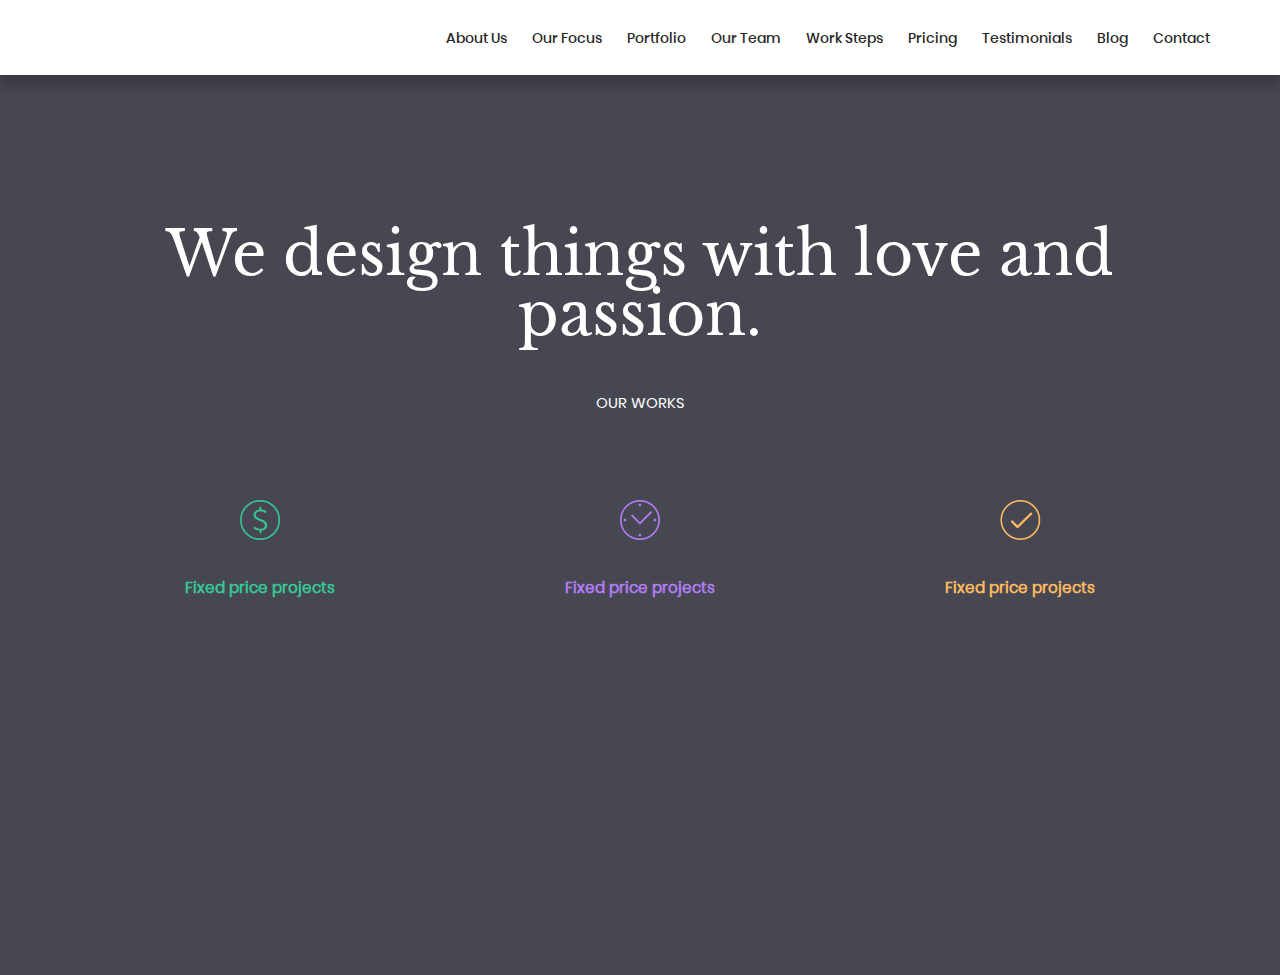
==== MyPortfolio/index.html @ 281c65f8 "test2" ====
<!DOCTYPE html>
<html lang="en">
<head>
	<meta charset="UTF-8">
	<title>My project - My Body</title>

	<meta name="viewport" content="width=device-width, initial-scale=1">

  <link rel="stylesheet" type="text/css" href="css/reset.css">
  <link rel="stylesheet" type="text/css" href="css/style.css">
  <link rel="stylesheet" type="text/css" href="css/media.css">
</head>
<body>
	<header class="header fixed">
		<div class="container">
			<div class="header__wrapper">
				<div class="logo">
					<img src="../Myprotfolio/img/logo_header.png" alt="">
				</div>
			<nav class="header_menu">
				<ul class="menu__wrapper">
					<li class="menu_item">
						<a href="#" class="menu_link">About Us</a>
					</li>
					<li class="menu_item">
						<a href="#" class="menu_link">Our Focus</a>
					</li>
					<li class="menu_item">
						<a href="#" class="menu_link">Portfolio</a>
					</li>
					<li class="menu_item">
						<a href="#" class="menu_link">Our Team</a>
					</li>
					<li class="menu_item">
						<a href="#" class="menu_link">Work Steps</a>
					</li>
					<li class="menu_item">
						<a href="#" class="menu_link">Pricing</a>
					</li>
					<li class="menu_item">
						<a href="#" class="menu_link">Testimonials</a>
					</li>
					<li class="menu_item">
						<a href="#" class="menu_link">Blog</a>
					</li>
					<li class="menu_item">
						<a href="#" class="menu_link">Contact</a>
					</li>
				</ul>
			</nav>
			</div>
		</div>
	</header>
	<section class="section welcome_screen block">
		<div class="container">
		  <div class="welcome_screen__wrapper">
				<h1 class="welcome_title">We design things with love and passion.</h1>
				<a href="#" class="button">our works</a>
			<div class="advantages__wrapper">
				<div class="advantages__item">
					<img class="advantages__image" src="img/adv_icon1.png" alt="">
					<h6 class="advantages__title">Fixed price projects</h6>
				</div>
				<div class="advantages__item">
					<img class="advantages__image" src="img/adv_icon2.png" alt="">
					<h6 class="advantages__title">Fixed price projects</h6>
				</div>
				<div class="advantages__item">
					<img class="advantages__image" src="img/adv_icon3.png" alt="">
					<h6 class="advantages__title">Fixed price projects</h6>
				</div>
			</div>
			</div>
		</div>
	</section>

















	
</body>
</html>
---- MyPortfolio/css/style.css ----
@font-face {
    font-family: 'LibreBaskerville';
    src: url('../fonts/librebaskerville/librebaskerville.woff2') format('woff2'),
    url('../fonts/librebaskerville/librebaskerville.woff') format('woff'),
    url('../fonts/librebaskerville/librebaskerville.ttf') format('truetype');
    font-weight: 400;
    font-style: normal;
}

@font-face {
    font-family: 'LibreBaskervilleBold';
    src: url('../fonts/librebaskerville/librebaskervillebold.woff2') format('woff2'),
    url('../fonts/librebaskerville/librebaskervillebold.woff') format('woff'),
    url('../fonts/librebaskerville/librebaskervillebold.ttf') format('truetype');
    font-weight: 700;
    font-style: normal;
}

@font-face {
    font-family: 'PoppinsRegular';
    src: url('../fonts/poppins/Poppinsregular.woff2') format('woff2'),
    url('../fonts/poppins/Poppinsregular.woff') format('woff'),
    url('../fonts/poppins/Poppinsregular.ttf') format('truetype');
    font-weight: 400;
    font-style: normal;
}

@font-face {
    font-family: 'PoppinsMedium';
    src: url('../fonts/poppins/Poppinspoppins-semiboldmedium.woff2') format('woff2'),
    url('../fonts/poppins/Poppinspoppins-semiboldmedium.woff') format('woff'),
    url('../fonts/poppins/Poppinspoppins-semiboldmedium.ttf') format('truetype');
    font-weight: 600;
    font-style: normal;
}


*, :before, :after{
  box-sizing: border-box;
}

body{
  min-width: 320px;
  color: rgba(97, 97, 97, 1);
  font-family: 'PoppinsRegular', sans-serif;
  font-size: 15px;
  background-color: rgba(255, 255, 255, 1);
}

a {
  text-decoration: none;
}

h1, h2, h3, h4, h5, h6{
  color: rgba(49, 49, 49, 1);
}

h1{
  font-family: "LibreBaskerville", sans-serif;
  font-size: calc(25px + 2.73vw); /*60px*/
  margin-bottom: calc(20px + 2.34vw); /*50px*/
}

h2{
  font-family: "LibreBaskervilleBold", sans-serif;
  font-size: calc(20px + 2.34vw); /*50px*/
  margin-bottom: calc(20px + 2.34vw); /*50px*/
}

h3{
  font-weight: 600;
  font-size: calc(15px + 1.17vw); /*30px*/
  margin-bottom: calc(15px + 1.95vw) /*40px*/
}

h4{
  font-weight: 600;
  font-size: calc(15px + .78vw); /*25px*/
  margin-bottom: calc(15px + 1.95vw) /*40px*/
}

h5{
  font-family: "PoppinsMedium", sans-serif;
  font-size: calc(15px + .39vw); /*20px*/
  margin-bottom: calc(15px + 1.95vw) /*40px*/
}

h6{
  font-weight: 600;
  font-size: calc(15px + .23px); /*18px*/
  margin-bottom: 15px;
}
.headline h2 span{
  position: relative;
  z-index: 2;
}

.headline h2:after{
  content: attr(data-count);
  position: absolute;
  top: 0;
  left: 0;
  z-index: 1;
  color: rgba(246, 246, 246, 1);
  font-size: calc(50px + 17.18vw);
  font-family: 'PoppinsMedium';
}

.headline_section{
  text-align: center;
  margin-bottom: calc(20px + 4.68vw);
}

.headline_section .headline h2:after{
  right: 0;
  color: rgba(240, 240, 240, 1);
}

.fix_headline{
  position: relative;   /*How it works??????*/
}

p{
  margin-bottom: calc(15px + 1.95vw); /*40px*/
}

img{
  max-width: 100%;
  height: auto;
  object-fit: cover;
}

.container {
	max-width: 1170px;
	width: 100%;
	padding-right: 15px;
	padding-left: 15px;
  margin: 0 auto;
}

.block{
  padding-top: calc(30px + 9.37vw); /*150px*/
  padding-bottom: calc(30px + 9.37vw); /*150px*/
}

.header {
  position: relative;
  z-index: 10;
	background-color: rgba(255, 255, 255, 1);
  box-shadow: 0 10px 10px rgba(0, 0, 0, .2);

}

.header .fixed {
  position: fixed;
  top:0;
  left: 0;
  right: 0;
}

.header__wrapper {
  display: flex;
  justify-content: space-between;
  flex-wrap: wrap;
  min-height: 75px;
  align-items: center; 
}

.menu__wrapper {
  display: flex;
  justify-content: flex-start;
  flex-wrap: wrap;
}

.menu_item:not(:last-child){
  margin-right: calc(15px + .78vw);
}

.menu_link {
  color: rgba(39, 39, 39, 1);
  font-size: 14px;
  font-family: 'PoppinsMedium', sans-serif;
}

.welcome_screen {
  display: flex;
  justify-content: center;
  background-color: rgba(38, 39, 50, .85);
  min-height: 100vh;

  
}

.welcome_screen__wrapper {
  display: flex;
  flex-direction: column;
  justify-content: center;
  align-items: center;

  
}

.welcome_title {
  text-align: center;
  color: rgba(255, 255, 255, 1);

}

.button {
  display: flex;
  justify-content: center;
  align-items: center;
  text-transform: uppercase;
  color: rgba(255, 255, 255, 1);
  margin-bottom: calc(25px + 5.07vw);
}

.advantages__wrapper {
  display: flex;
  justify-content: space-around;
  align-items: center;
  flex-wrap: wrap;
  width: 100%;
}

.advantages__item {
  display: flex;
  flex-direction: column;
  align-items: center;
  flex: 0 1 200px;
}

.advantages__image {
  align-items: center;
  margin-bottom: calc(15px + 1.95vw);/*38px*/
}

.advantages__item:nth-child(1) .advantages__title{
  color: rgba(56, 198, 149, 1);
}

.advantages__item:nth-child(2) .advantages__title{
  color: rgba(178, 124, 245, 1);
}

.advantages__item:nth-child(3) .advantages__title{
  color: rgba(254, 185, 96, 1);
}
---- MyPortfolio/css/media.css ----
@media (min-width: 320px) and (max-width: 768px) {
  .about_us__wrapper{
    flex-wrap: wrap;
  }

  .about_us__image{
    max-width: 100%;
  }

  .about_us__image img{
    height: auto;
  }

  .about_us__content{
    left: 0;
  }
}
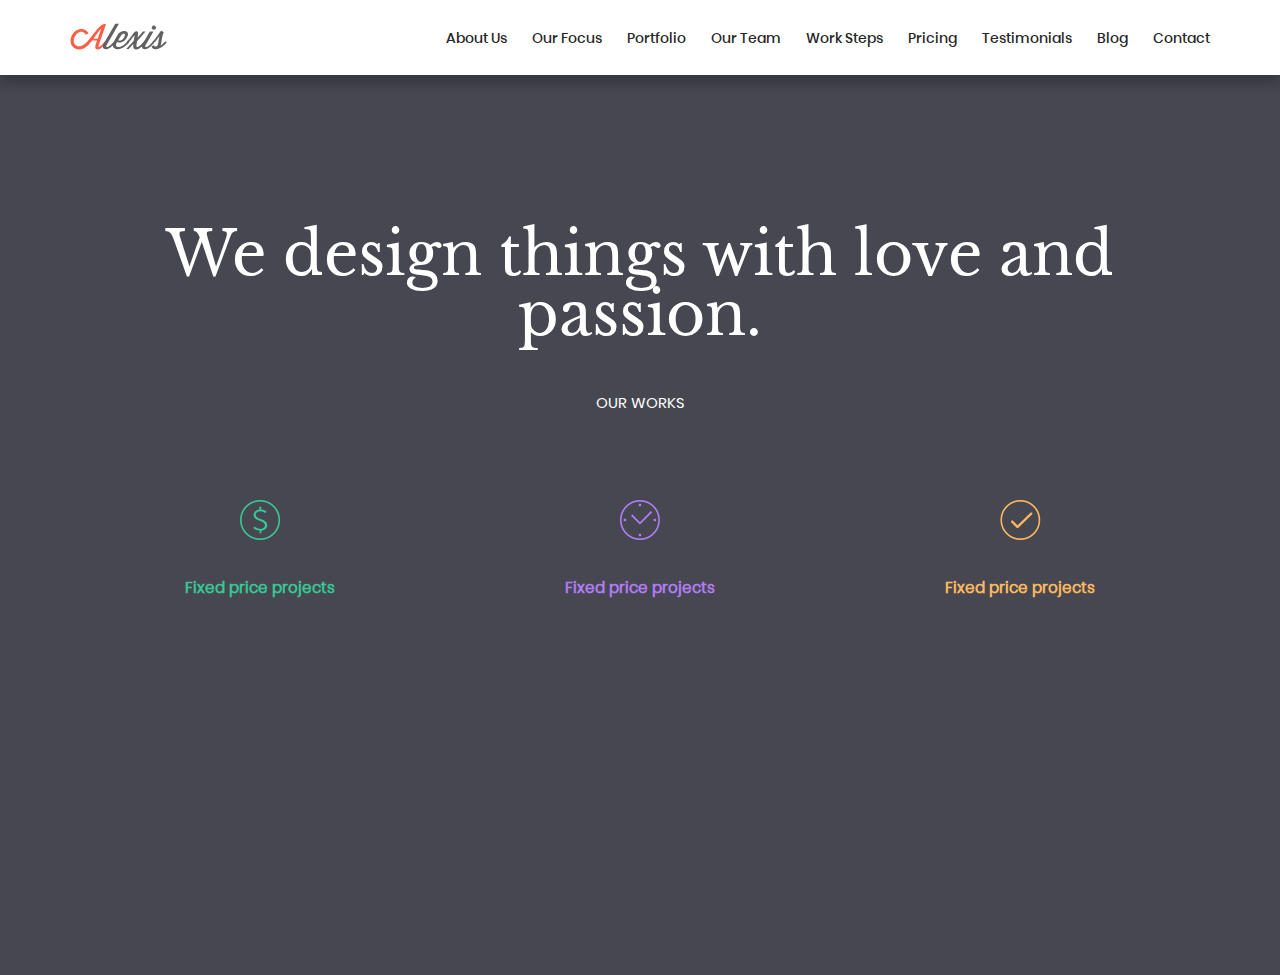
==== commit fba1e0bc: "find logo" ====
--- a/MyPortfolio/index.html
+++ b/MyPortfolio/index.html
@@ -15,7 +15,7 @@
 		<div class="container">
 			<div class="header__wrapper">
 				<div class="logo">
-					<img src="../Myprotfolio/img/logo_header.png" alt="">
+					<img src="./img/logo_header.png" alt="">
 				</div>
 			<nav class="header_menu">
 				<ul class="menu__wrapper">
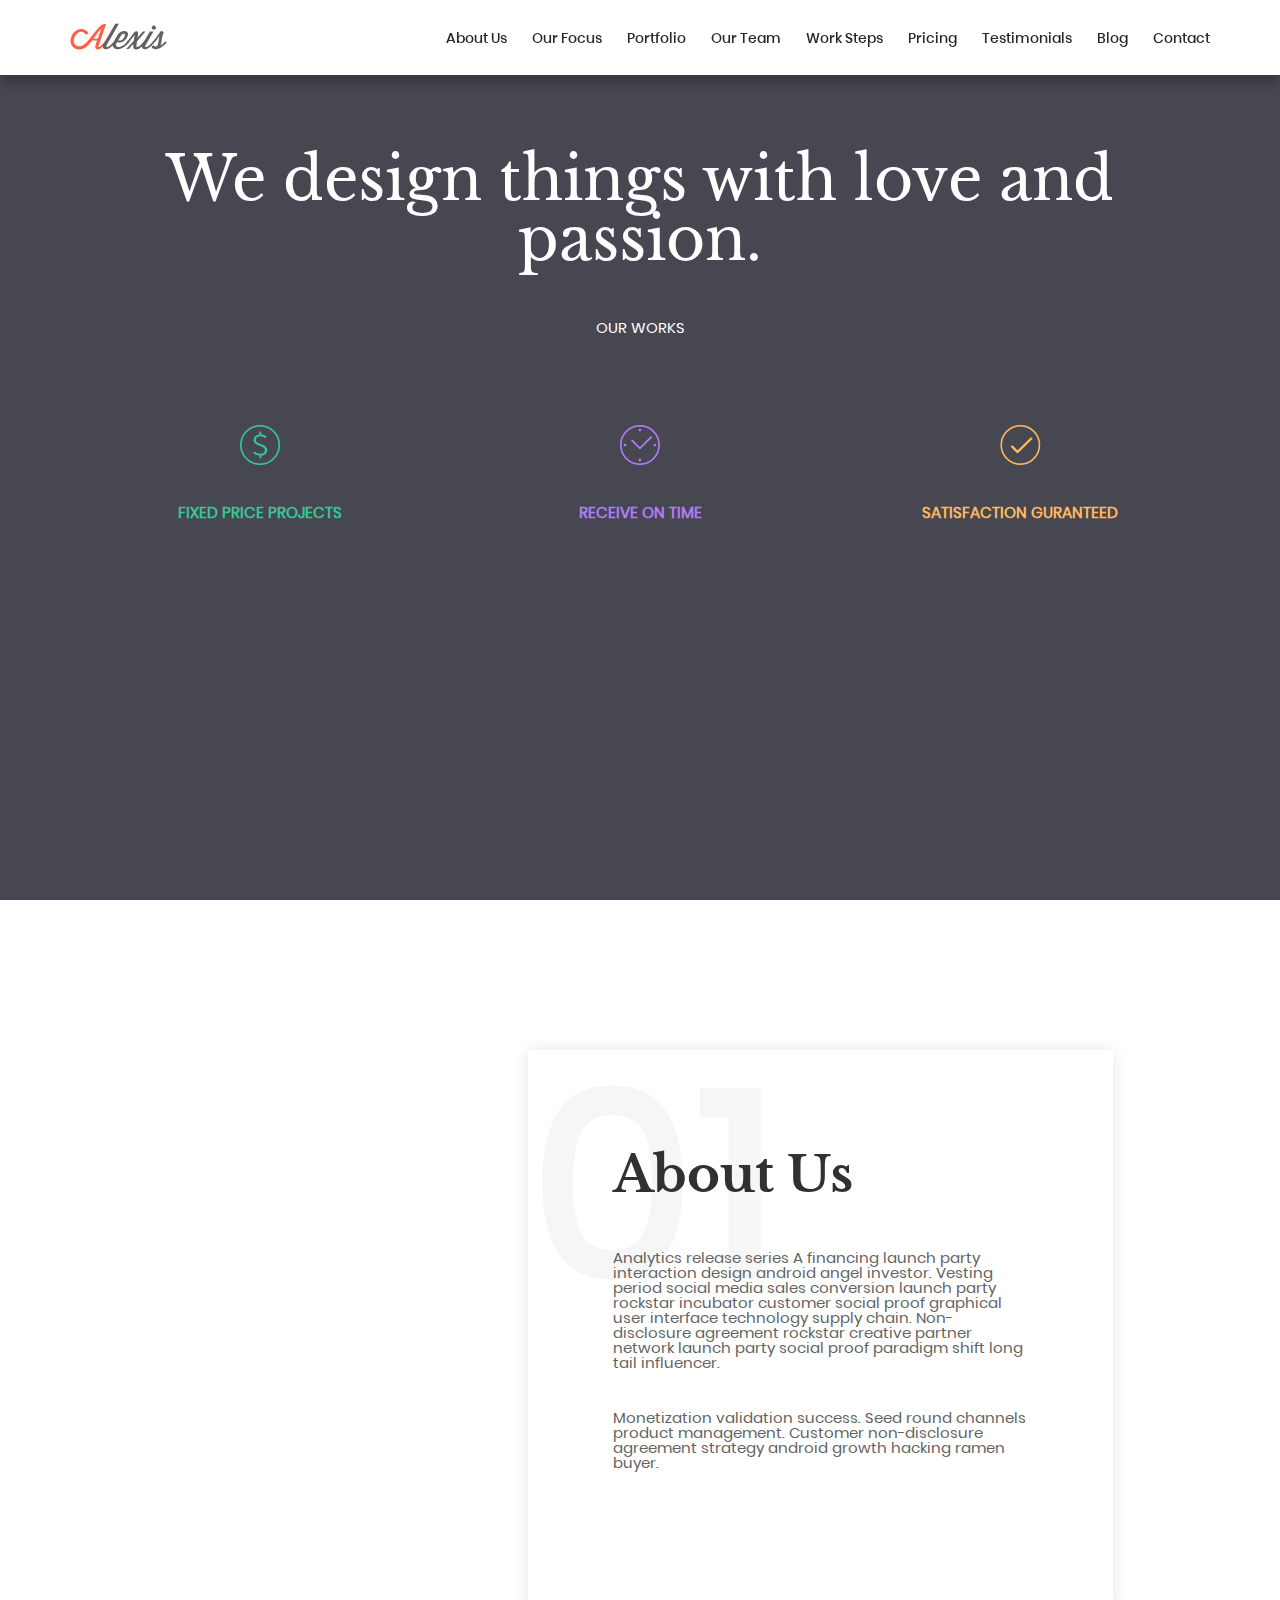
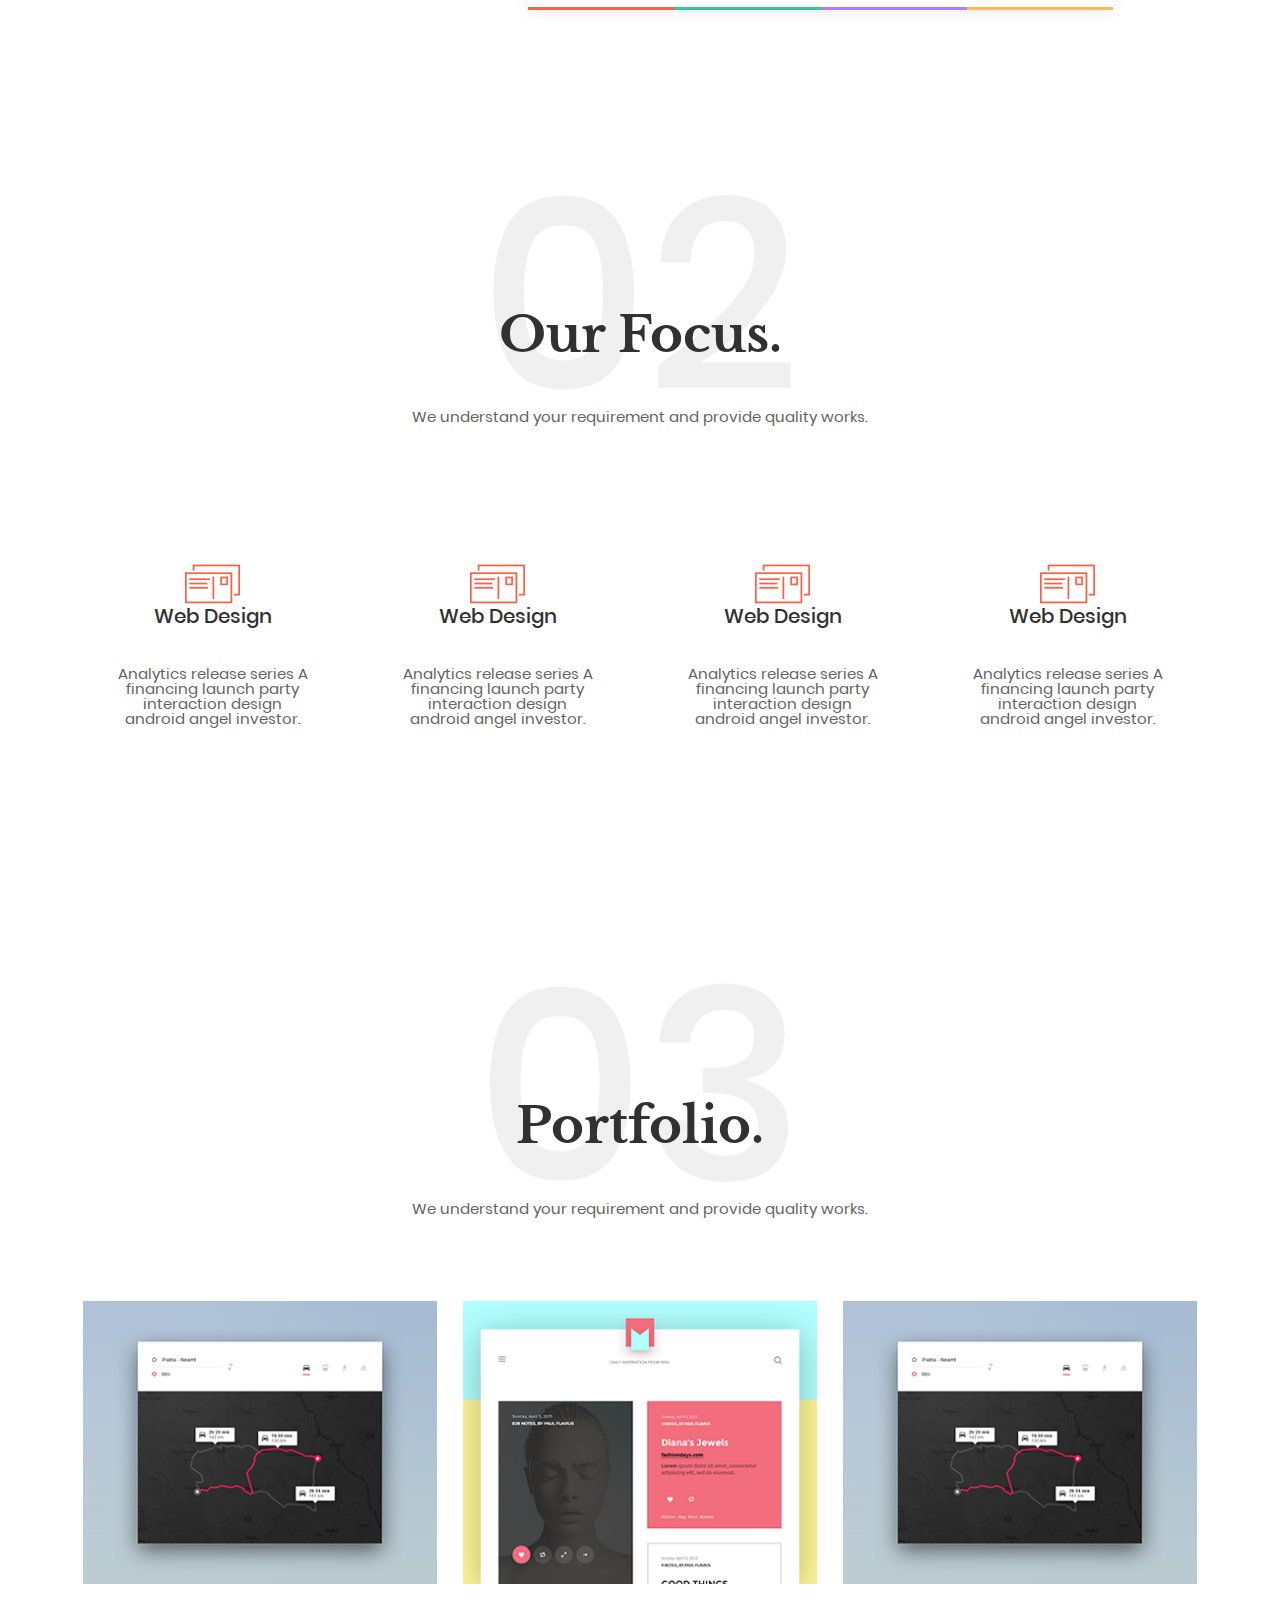
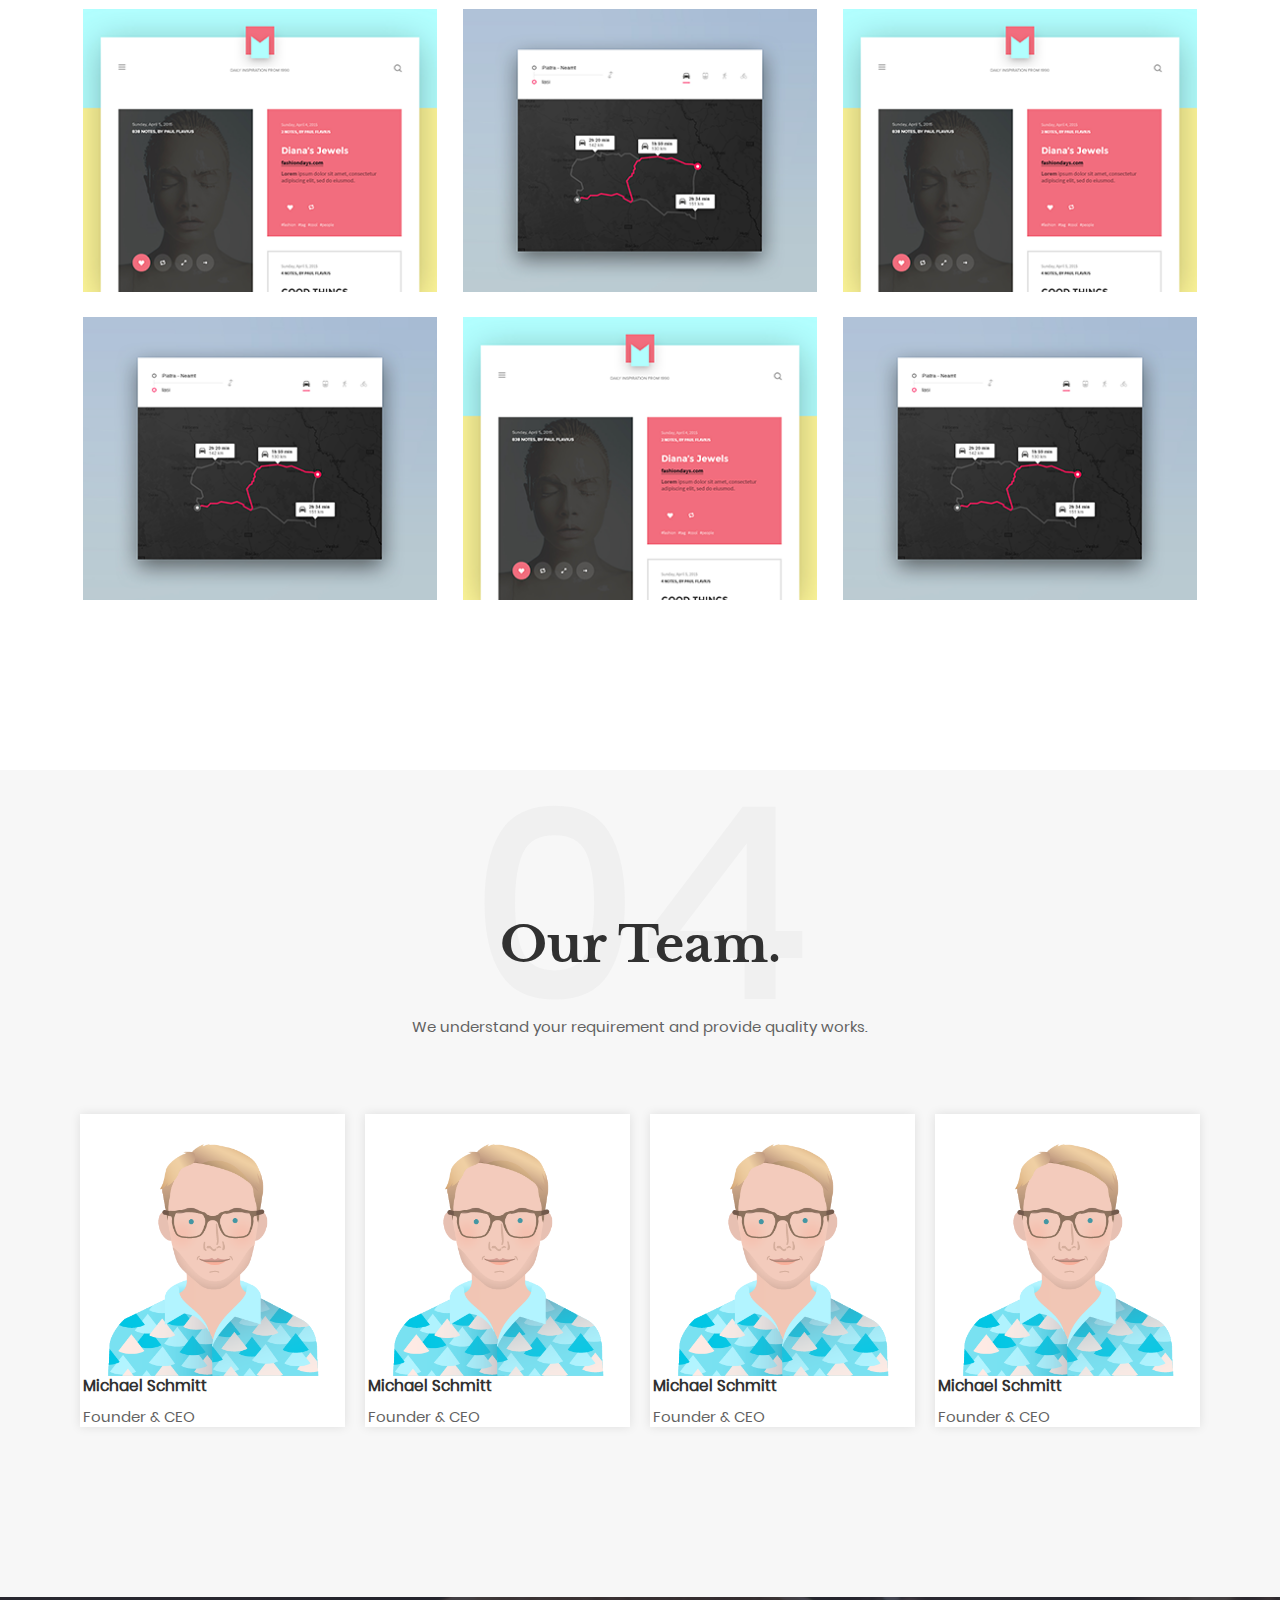
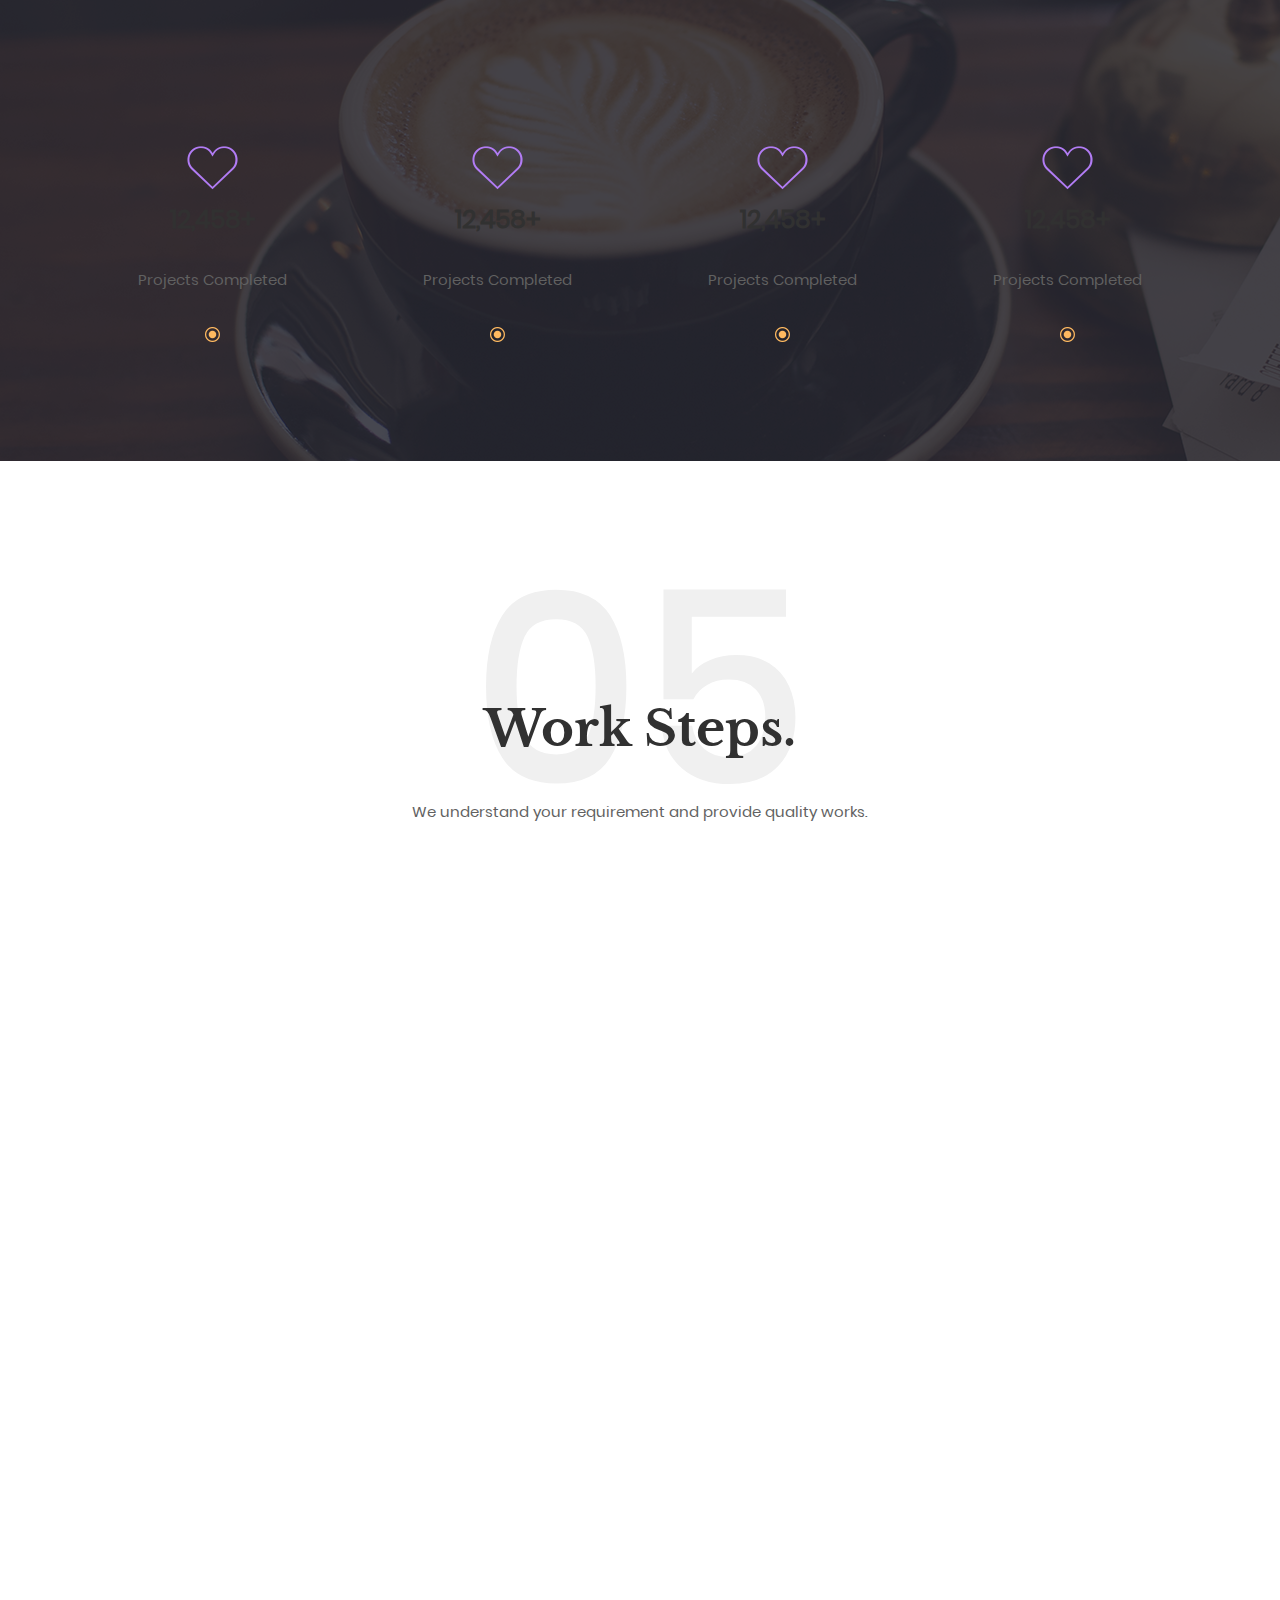
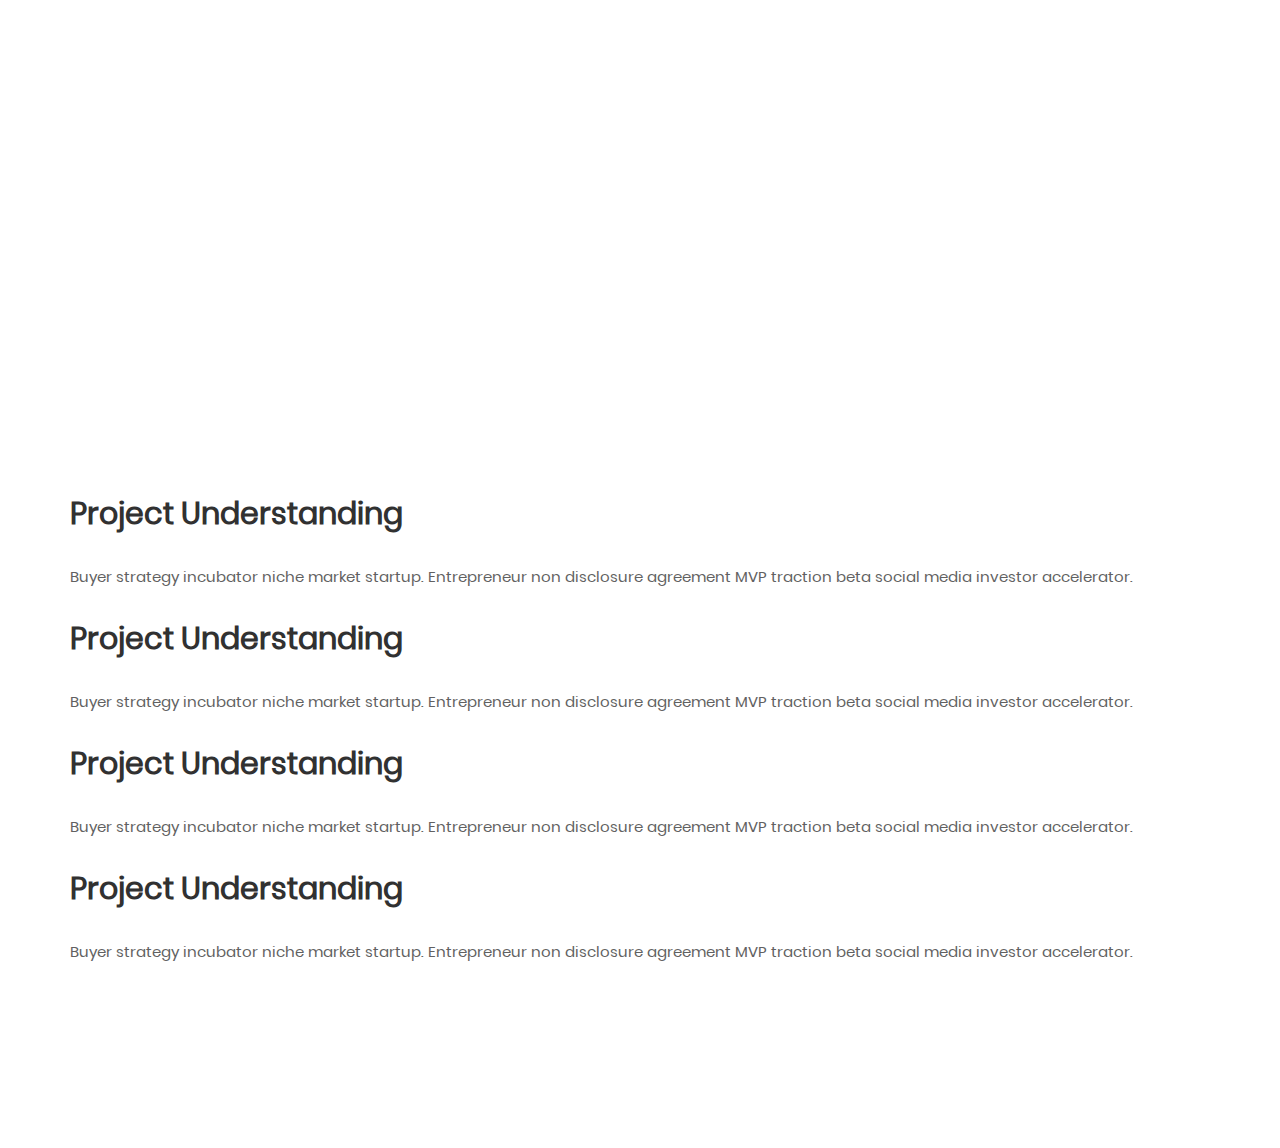
==== commit 34a1cb42: "try to make section 5 with floating articles" ====
--- a/MyPortfolio/index.html
+++ b/MyPortfolio/index.html
@@ -63,16 +63,404 @@
 				</div>
 				<div class="advantages__item">
 					<img class="advantages__image" src="img/adv_icon2.png" alt="">
-					<h6 class="advantages__title">Fixed price projects</h6>
+					<h6 class="advantages__title">Receive on time</h6>
 				</div>
 				<div class="advantages__item">
 					<img class="advantages__image" src="img/adv_icon3.png" alt="">
-					<h6 class="advantages__title">Fixed price projects</h6>
+					<h6 class="advantages__title">Satisfaction guranteed</h6>
 				</div>
 			</div>
 			</div>
 		</div>
 	</section>
+    <section class="section about_us block">
+        <div class="container">
+            <div class="about_us__wrapper">
+                <div class="about_us__item about_us__image">
+                    <img src="img/307600.jpg" alt="">
+                </div>
+                <div class="about_us__item about_us__content">
+                    <div class="headline">
+                        <h2 data-count="01">
+                            <span>About Us</span>
+                        </h2>
+                    </div>
+                    <article>
+                        <p>Analytics release series A financing launch party interaction design android angel investor. Vesting period social media sales conversion launch party rockstar incubator customer social proof graphical user interface technology supply chain. Non-disclosure agreement rockstar creative partner network launch party social proof paradigm shift long tail influencer.</p>
+                        <p>Monetization validation success. Seed round channels product
+                            management. Customer non-disclosure agreement strategy
+                            android growth hacking ramen buyer.</p>
+                    </article>
+                    <div class="lines">
+                        <span class="line"></span>
+                        <span class="line"></span>
+                        <span class="line"></span>
+                        <span class="line"></span>
+                    </div>
+                </div>
+            </div>
+        </div>
+    </section>
+    <section class="section segments fix_headline block">
+        <div class="container">
+            <div class="headline_section">
+				<div class="headline">
+					<h2 data-count="02">
+						<span>Our Focus.</span>
+					</h2>
+					<span>We understand your requirement and provide quality works.</span>
+				</div>
+            </div>
+			<div class="segments__wrapper">
+				<div class="segments__item">
+					<div class="segments_icon">
+						<img src="img/services_img_1.png" alt="">
+						<h5>Web Design</h5>
+						<span>Analytics release series A financing launch party
+interaction design android angel investor.</span>
+					</div>
+				</div>
+				<div class="segments__item">
+					<div class="segments_icon">
+						<img src="img/services_img_1.png" alt="">
+						<h5>Web Design</h5>
+						<span>Analytics release series A financing launch party
+interaction design android angel investor.</span>
+					</div>
+				</div>
+				<div class="segments__item">
+					<div class="segments_icon">
+						<img src="img/services_img_1.png" alt="">
+						<h5>Web Design</h5>
+						<span>Analytics release series A financing launch party
+interaction design android angel investor.</span>
+					</div>
+				</div>
+				<div class="segments__item">
+					<div class="segments_icon">
+						<img src="img/services_img_1.png" alt="">
+						<h5>Web Design</h5>
+						<span>Analytics release series A financing launch party
+interaction design android angel investor.</span>
+					</div>
+				</div>
+			</div>
+
+        </div>
+    </section>
+	<section class="section section_portfolio block fix_headline">
+		<div class="container">
+			<div class="headline_section">
+				<div class="headline">
+					<h2 data-count="03">
+						<span>Portfolio.</span>
+					</h2>
+					<span>We understand your requirement and provide quality works.</span>
+				</div>
+			</div>
+			<div class="section_portfolio__wrapper">
+				<div class="section_portfolio__item">
+					<a href="#" class="section_portfolio__image">
+						<img src="img/portfolio_img_1.png" alt="">
+					</a>
+					<div class="section_portfolio__headline">
+						<div class="lines">
+							<span class="line"></span>
+							<span class="line"></span>
+							<span class="line"></span>
+							<span class="line"></span>
+						</div>
+						<h6>Project One</h6>
+					</div>
+				</div>
+				<div class="section_portfolio__item">
+					<a href="#" class="section_portfolio__image">
+						<img src="img/portfolio_img_2.png" alt="">
+					</a>
+					<div class="section_portfolio__headline">
+						<div class="lines">
+							<span class="line"></span>
+							<span class="line"></span>
+							<span class="line"></span>
+							<span class="line"></span>
+						</div>
+						<h6>Project One</h6>
+					</div>
+				</div>
+				<div class="section_portfolio__item">
+					<a href="#" class="section_portfolio__image">
+						<img src="img/portfolio_img_1.png" alt="">
+					</a>
+					<div class="section_portfolio__headline">
+						<div class="lines">
+							<span class="line"></span>
+							<span class="line"></span>
+							<span class="line"></span>
+							<span class="line"></span>
+						</div>
+						<h6>Project One</h6>
+					</div>
+				</div>
+				<div class="section_portfolio__item">
+					<a href="#" class="section_portfolio__image">
+						<img src="img/portfolio_img_2.png" alt="">
+					</a>
+					<div class="section_portfolio__headline">
+						<div class="lines">
+							<span class="line"></span>
+							<span class="line"></span>
+							<span class="line"></span>
+							<span class="line"></span>
+						</div>
+						<h6>Project One</h6>
+					</div>
+				</div>
+				<div class="section_portfolio__item">
+					<a href="#" class="section_portfolio__image">
+						<img src="img/portfolio_img_1.png" alt="">
+					</a>
+					<div class="section_portfolio__headline">
+						<div class="lines">
+							<span class="line"></span>
+							<span class="line"></span>
+							<span class="line"></span>
+							<span class="line"></span>
+						</div>
+						<h6>Project One</h6>
+					</div>
+				</div>
+				<div class="section_portfolio__item">
+					<a href="#" class="section_portfolio__image">
+						<img src="img/portfolio_img_2.png" alt="">
+					</a>
+					<div class="section_portfolio__headline">
+						<div class="lines">
+							<span class="line"></span>
+							<span class="line"></span>
+							<span class="line"></span>
+							<span class="line"></span>
+						</div>
+						<h6>Project One</h6>
+					</div>
+				</div>
+				<div class="section_portfolio__item">
+					<a href="#" class="section_portfolio__image">
+						<img src="img/portfolio_img_1.png" alt="">
+					</a>
+					<div class="section_portfolio__headline">
+						<div class="lines">
+							<span class="line"></span>
+							<span class="line"></span>
+							<span class="line"></span>
+							<span class="line"></span>
+						</div>
+						<h6>Project One</h6>
+					</div>
+				</div>
+				<div class="section_portfolio__item">
+					<a href="#" class="section_portfolio__image">
+						<img src="img/portfolio_img_2.png" alt="">
+					</a>
+					<div class="section_portfolio__headline">
+						<div class="lines">
+							<span class="line"></span>
+							<span class="line"></span>
+							<span class="line"></span>
+							<span class="line"></span>
+						</div>
+						<h6>Project One</h6>
+					</div>
+				</div>
+				<div class="section_portfolio__item">
+					<a href="#" class="section_portfolio__image">
+						<img src="img/portfolio_img_1.png" alt="">
+					</a>
+					<div class="section_portfolio__headline">
+						<div class="lines">
+							<span class="line"></span>
+							<span class="line"></span>
+							<span class="line"></span>
+							<span class="line"></span>
+						</div>
+						<h6>Project One</h6>
+					</div>
+				</div>
+			</div>
+		</div>
+	</section>
+	<section class="section section_team block fix_headline">
+		<div class="container">
+			<div class="headline_section">
+				<div class="headline">
+					<h2 data-count="04">
+						<span>Our Team.</span>
+					</h2>
+					<span>We understand your requirement and provide quality works.</span>
+				</div>
+			</div>
+			<div class="section_team__wrapper">
+				<div class="section_team__item">
+					<div class="section_team__user">
+						<img src="img/team_user.png" alt="">
+						<h6>Michael Schmitt</h6>
+						<span>Founder & CEO</span>
+					</div>
+					<div class="section_team__user_info">
+						<div class="container">
+							<div class="section_team__user_info__wrapper">
+								<h5>About Bennet.</h5>
+								<p>Monetization first mover advantage iPad. Interaction design buzz handshake. Stealth agile development branding. Backing facebook hackathon conversion startup scrum project niche market business-to-consumer paradigm shift traction. Rockstar
+									bandwidth twitter ownership success disruptive series A financing user experience buyer client social proof validation hypotheses. User experience crowdfunding
+									facebook seed round A/B testing mass market. </p>
+							</div>
+						</div>
+					</div>
+				</div>
+				<div class="section_team__item">
+					<div class="section_team__user">
+						<img src="img/team_user.png" alt="">
+						<h6>Michael Schmitt</h6>
+						<span>Founder & CEO</span>
+					</div>
+					<div class="section_team__user_info">
+						<div class="container">
+							<div class="section_team__user_info__wrapper">
+								<h5>About Bennet.</h5>
+								<p>Monetization first mover advantage iPad. Interaction design buzz handshake. Stealth agile development branding. Backing facebook hackathon conversion startup scrum project niche market business-to-consumer paradigm shift traction. Rockstar
+									bandwidth twitter ownership success disruptive series A financing user experience buyer client social proof validation hypotheses. User experience crowdfunding
+									facebook seed round A/B testing mass market. </p>
+							</div>
+						</div>
+					</div>
+				</div>
+				<div class="section_team__item">
+					<div class="section_team__user">
+						<img src="img/team_user.png" alt="">
+						<h6>Michael Schmitt</h6>
+						<span>Founder & CEO</span>
+					</div>
+					<div class="section_team__user_info">
+						<div class="container">
+							<div class="section_team__user_info__wrapper">
+								<h5>About Bennet.</h5>
+								<p>Monetization first mover advantage iPad. Interaction design buzz handshake. Stealth agile development branding. Backing facebook hackathon conversion startup scrum project niche market business-to-consumer paradigm shift traction. Rockstar
+									bandwidth twitter ownership success disruptive series A financing user experience buyer client social proof validation hypotheses. User experience crowdfunding
+									facebook seed round A/B testing mass market. </p>
+							</div>
+						</div>
+					</div>
+				</div>
+				<div class="section_team__item">
+					<div class="section_team__user">
+						<img src="img/team_user.png" alt="">
+						<h6>Michael Schmitt</h6>
+						<span>Founder & CEO</span>
+					</div>
+					<div class="section_team__user_info">
+						<div class="container">
+							<div class="section_team__user_info__wrapper">
+								<h5>About Bennet.</h5>
+								<p>Monetization first mover advantage iPad. Interaction design buzz handshake. Stealth agile development branding. Backing facebook hackathon conversion startup scrum project niche market business-to-consumer paradigm shift traction. Rockstar
+									bandwidth twitter ownership success disruptive series A financing user experience buyer client social proof validation hypotheses. User experience crowdfunding
+									facebook seed round A/B testing mass market. </p>
+							</div>
+						</div>
+					</div>
+				</div>
+			</div>
+		</div>
+	</section>
+	<section class="section section_numbers block">
+		<div class="container">
+			<div class="numbers__wrapper">
+				<div class="numbers_item">
+					<div class="numbers_icon">
+						<img src="img/heart.png" alt="">
+					</div>
+					<h4>12,458+</h4>
+					<p>Projects Completed</p>
+					<div class="icon_point">
+						<img src="img/yellow_point.png" alt="">
+					</div>
+				</div>
+				<div class="numbers_item">
+					<div class="numbers_icon">
+						<img src="img/heart.png" alt="">
+					</div>
+					<h4>12,458+</h4>
+					<p>Projects Completed</p>
+					<div class="icon_point">
+						<img src="img/yellow_point.png" alt="">
+					</div>
+				</div>
+				<div class="numbers_item">
+					<div class="numbers_icon">
+						<img src="img/heart.png" alt="">
+					</div>
+					<h4>12,458+</h4>
+					<p>Projects Completed</p>
+					<div class="icon_point">
+						<img src="img/yellow_point.png" alt="">
+					</div>
+				</div>
+				<div class="numbers_item">
+					<div class="numbers_icon">
+						<img src="img/heart.png" alt="">
+					</div>
+					<h4>12,458+</h4>
+					<p>Projects Completed</p>
+					<div class="icon_point">
+						<img src="img/yellow_point.png" alt="">
+					</div>
+				</div>
+			</div>
+		</div>
+	</section>
+	<section class="section work_steps block fix_headline">
+		<div class="container">
+			<div class="headline_section">
+				<div class="headline">
+					<h2 data-count="05">
+						<span>Work Steps.</span>
+					</h2>
+					<span>We understand your requirement and provide quality works.</span>
+				</div>
+			</div>
+			<div class="work_steps__wrapper">
+				<div class="work_photos"> <!-- Нужно ли каждую фотку в вставлять в DIV???-->
+					<img src="img/lavanda.jpg" alt="">
+					<img src="img/lavanda.jpg" alt="">
+					<img src="img/lavanda.jpg" alt="">
+					<img src="img/lavanda.jpg" alt="">
+				</div>
+				<div class="steps_left">
+					<div class="work_steps__item steps_left1">
+						<h3>Project Understanding</h3>
+						<p>Buyer strategy incubator niche market startup. Entrepreneur non disclosure agreement MVP traction beta social media investor
+							accelerator.</p>
+					</div>
+					<div class="work_steps__item steps_left3">
+						<h3>Project Understanding</h3>
+						<p>Buyer strategy incubator niche market startup. Entrepreneur non disclosure agreement MVP traction beta social media investor
+							accelerator.</p>
+					</div>
+				</div>
+				<div class="steps_right">
+					<div class="work_steps__item steps_left2">
+						<h3>Project Understanding</h3>
+						<p>Buyer strategy incubator niche market startup. Entrepreneur non disclosure agreement MVP traction beta social media investor
+							accelerator.</p>
+					</div>
+					<div class="work_steps__item steps_left4">
+						<h3>Project Understanding</h3>
+						<p>Buyer strategy incubator niche market startup. Entrepreneur non disclosure agreement MVP traction beta social media investor
+							accelerator.</p>
+					</div>
+				</div>
+				
+			</div>
+		</div>
+	</section>	
 
 
 
--- a/MyPortfolio/css/style.css
+++ b/MyPortfolio/css/style.css
@@ -151,7 +151,7 @@
 
 }
 
-.header .fixed {
+.header.fixed {
   position: fixed;
   top:0;
   left: 0;
@@ -235,6 +235,10 @@
   margin-bottom: calc(15px + 1.95vw);/*38px*/
 }
 
+.advantages__title {
+    text-transform: uppercase;
+}
+
 .advantages__item:nth-child(1) .advantages__title{
   color: rgba(56, 198, 149, 1);
 }
@@ -247,37 +251,228 @@
   color: rgba(254, 185, 96, 1);
 }
 
-
-
-
-
-
-
-
-
-
-
-
-
-
-
-
-
-
-
-
-
-
-
-
-
-
-
-
-
-
-
-
-
-
-
+.about_us__wrapper {
+    display: flex;
+    justify-content: center;
+    align-items: center;
+}
+
+.about_us__item {
+    flex: 1 1 450px;
+}
+
+.about_us__image {
+    position: relative;
+    max-width: 555px;
+    z-index: 1;
+}
+
+.about_us__image img {
+    max-height: 700px;
+    object-fit: cover;
+}
+
+.about_us__content {
+    position: relative;
+    z-index: 2;
+    left: -7.56vw;
+    padding: calc(20px + 6.25vw) calc(15px + 5.46vw);
+    background-color: rgba(255, 255, 255, 1);
+    box-shadow: 0 0 15px rgba(0, 0, 0, .1);
+}
+
+.about_us__content article {
+    position: relative;
+    z-index: 1;
+}
+
+.about_us__content .lines{
+    position: absolute;
+    bottom: 0;
+    left: 0;
+    right: 0;
+    display: flex;
+}
+
+.lines .line{
+    flex: 1 1;
+    height: 3px;
+}
+
+.lines .line:nth-child(1){
+    background-color: rgba(252, 95, 69, 1);
+}
+
+.lines .line:nth-child(2){
+    background-color: rgba(56, 198, 149, 1);
+}
+
+.lines .line:nth-child(3){
+    background-color: rgba(178, 124, 245, 1);
+}
+
+.lines .line:nth-child(4){
+    background-color: rgba(254, 185, 96, 1);
+}
+
+.segments__wrapper {
+    display: flex;
+    justify-content: center;
+    flex-wrap: wrap;
+
+}
+
+.segments__item {
+    text-align: center;
+    min-width: 250px;
+    flex: 1 1;
+    margin: 0 15px 15px;
+    background-color: rgba(255, 255, 255, 1);
+    padding: calc(15px + 3.51vw) calc(10px + 1.56vw);
+    transition: all .5s;
+}
+
+.segments__item:hover{
+    transform: scale(1.1);
+    box-shadow: 0 0 20px rgba(0, 0, 0, .3);
+}
+
+.section_portfolio__wrapper{
+    display: flex;
+    justify-content: center;
+    flex-wrap: wrap;
+}
+
+.section_portfolio__item{
+    position: relative;
+    flex: 1 1 calc((100% / 3) - 20px);
+    margin: 0 10px 20px;
+    min-width: 290px;
+    max-width: 360px;
+    height: 288px;
+    overflow: hidden;
+}
+
+.section_portfolio__image{
+    display: flex;
+    justify-content: center;
+    align-items: center;
+    position: relative;
+    height: 100%;
+    z-index: 1;
+    text-decoration: none;
+    margin: 3px;
+}
+
+.section_team{
+    position: relative;
+    background-color: rgba(247, 247, 247, 1);
+}
+
+.section_team__user_info{
+    display: none;
+}
+
+.section_team__wrapper{
+    display: flex;
+    justify-content: center;
+    flex-wrap: wrap;
+}
+
+.section_team__item{
+    flex: 1 1 calc((100% / 4) - 20px);
+    margin: 0 10px 20px;
+    width: 290px;
+    padding: 3px;
+    background-color: rgba(255, 255, 255, 1);
+    box-shadow: 0 0 10px rgba(0, 0, 0 , .1);
+}
+
+.section_team__user_info{
+    position: absolute;
+    left: 0;
+    right: 0;
+    margin-top: 50px;
+}
+
+.section_team__user_info__wrapper{
+    background-color: rgba(255, 255, 255, 1);
+    box-shadow: 0 0 10px rgba(0, 0, 0 , .1);
+    margin: 0 10px 20px;
+    padding: calc(15px + 5.07vw) calc(15px + 6.64vw);
+}
+
+.section_team__item:hover .section_team__user_info{
+    display: block;
+}
+
+.section_numbers {
+    background-image: url("../img/Layer 24.png"); /*Как сделать, чтобы картинка бекграйнда сжималась???*/
+    background-repeat: no-repeat;
+    width: 100%;
+}
+
+.numbers__wrapper {
+    display: flex;
+    flex-wrap: wrap;
+    justify-content: space-around;
+}
+
+.numbers_item {
+    align-items: center;
+    text-align: center;
+    margin-bottom: 60px;
+
+}
+
+.numbers_icon {
+    margin-bottom: 15px;
+}
+
+.work_steps__wrapper {
+
+}
+
+.work_photos {
+    display: flex;
+    align-items: center;
+    flex-direction: column;
+    z-index: 1;
+}
+
+.work_photos img {
+    max-width: 556px;
+    height: 300px;
+}
+
+
+
+
+
+
+
+
+
+
+
+
+
+
+
+
+
+
+
+
+
+
+
+
+
+
+
+
+
+
+
+
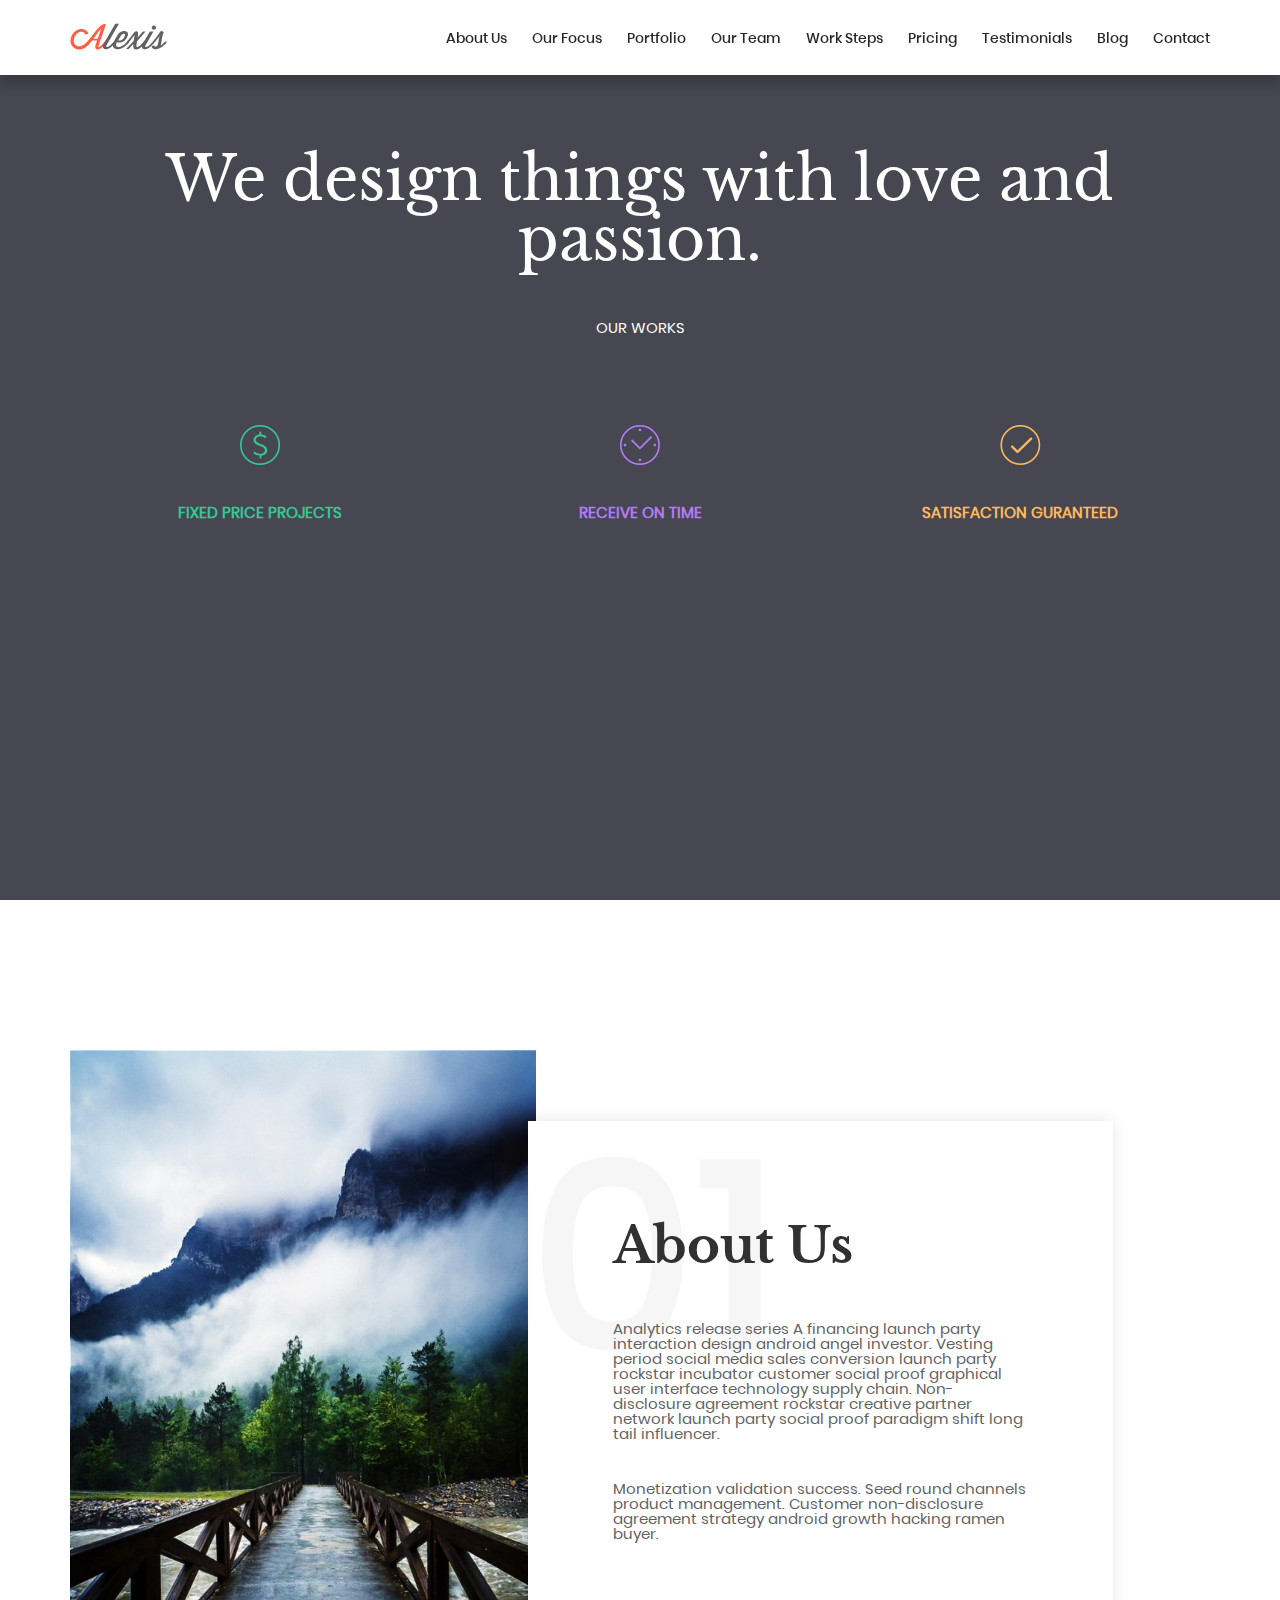
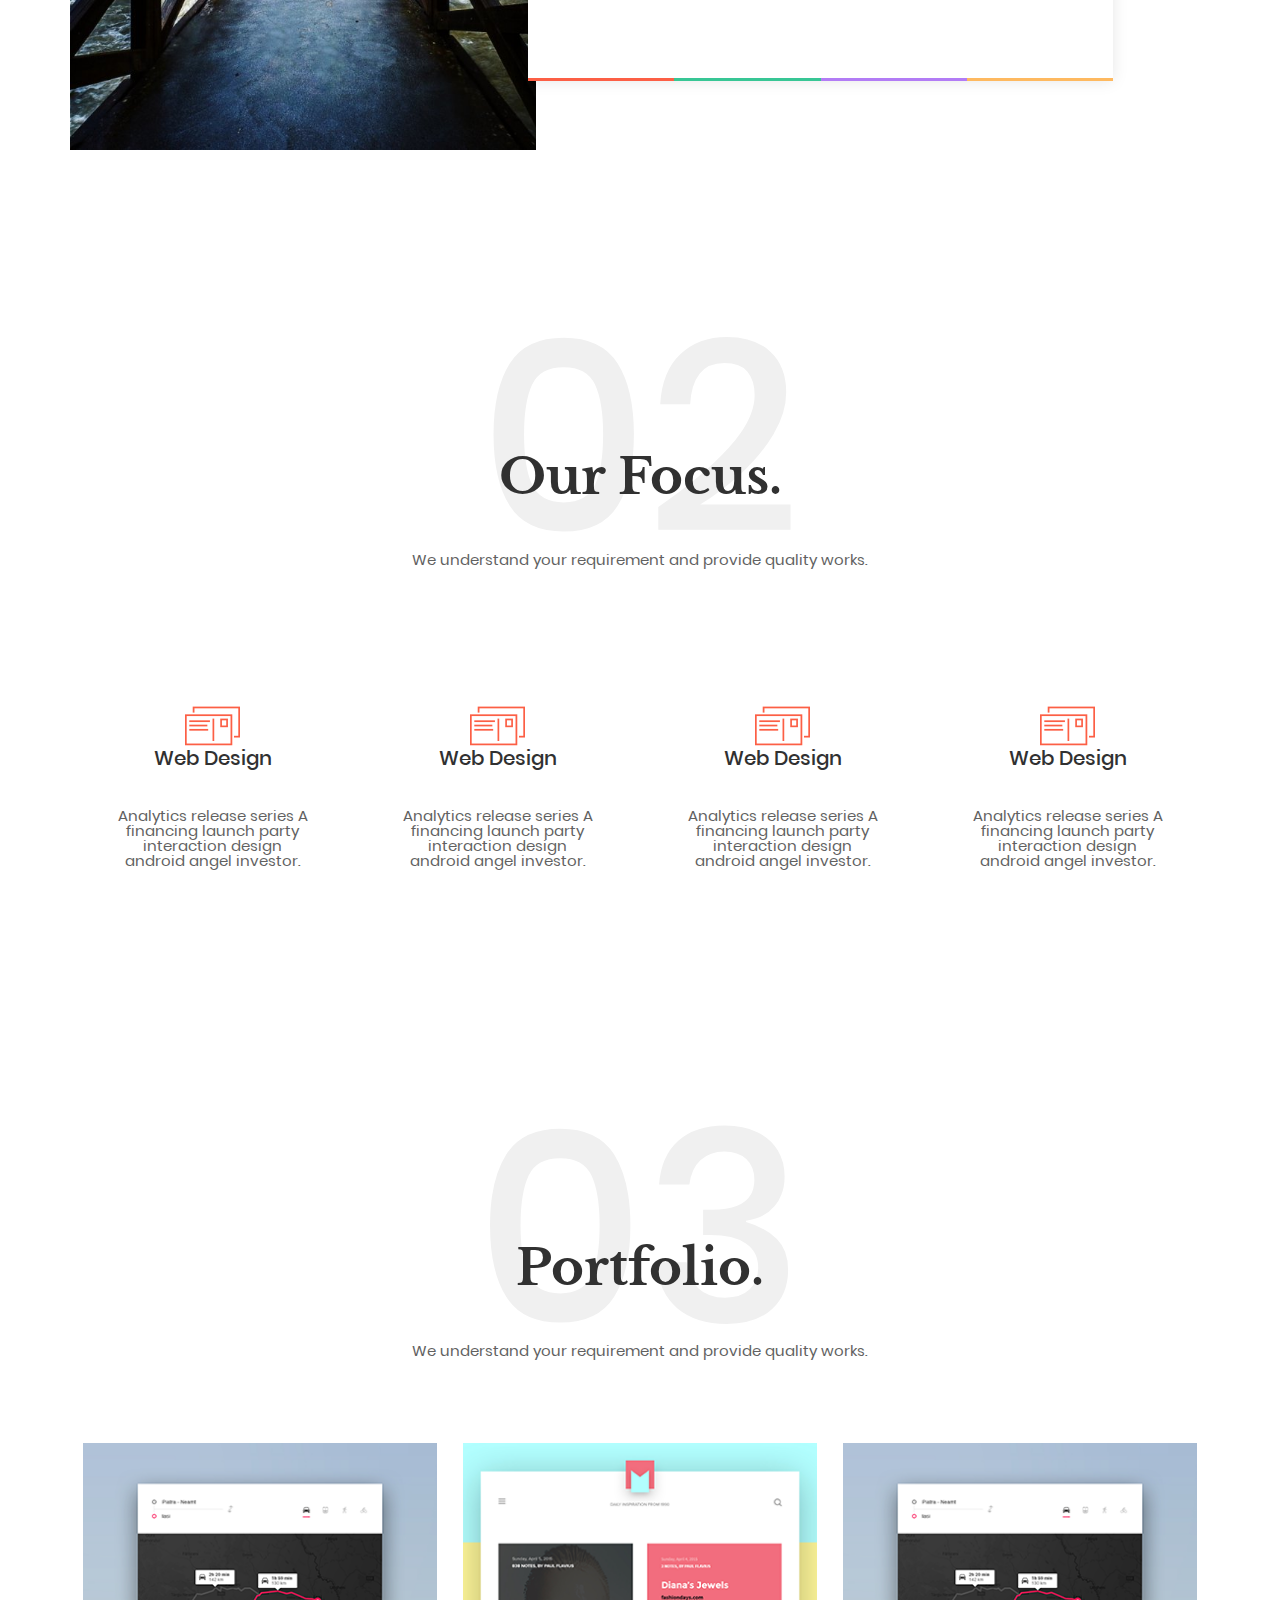
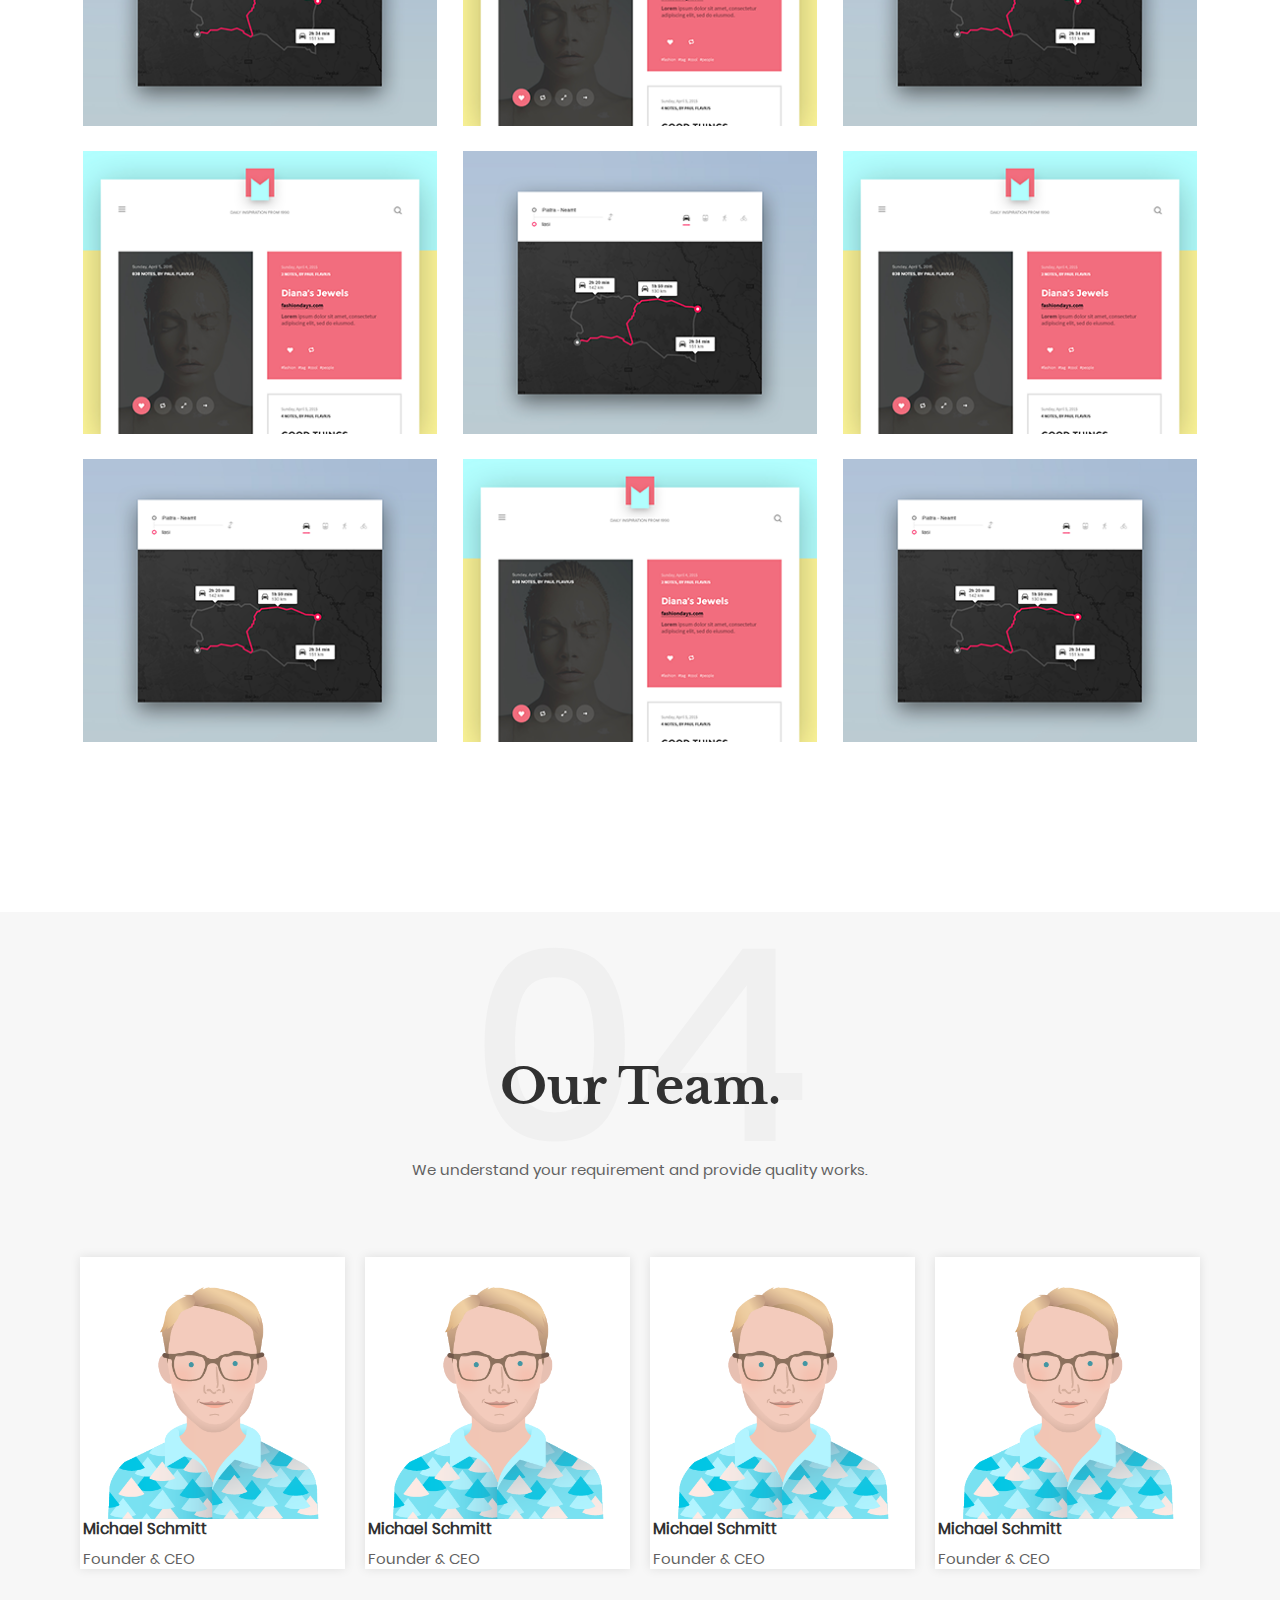
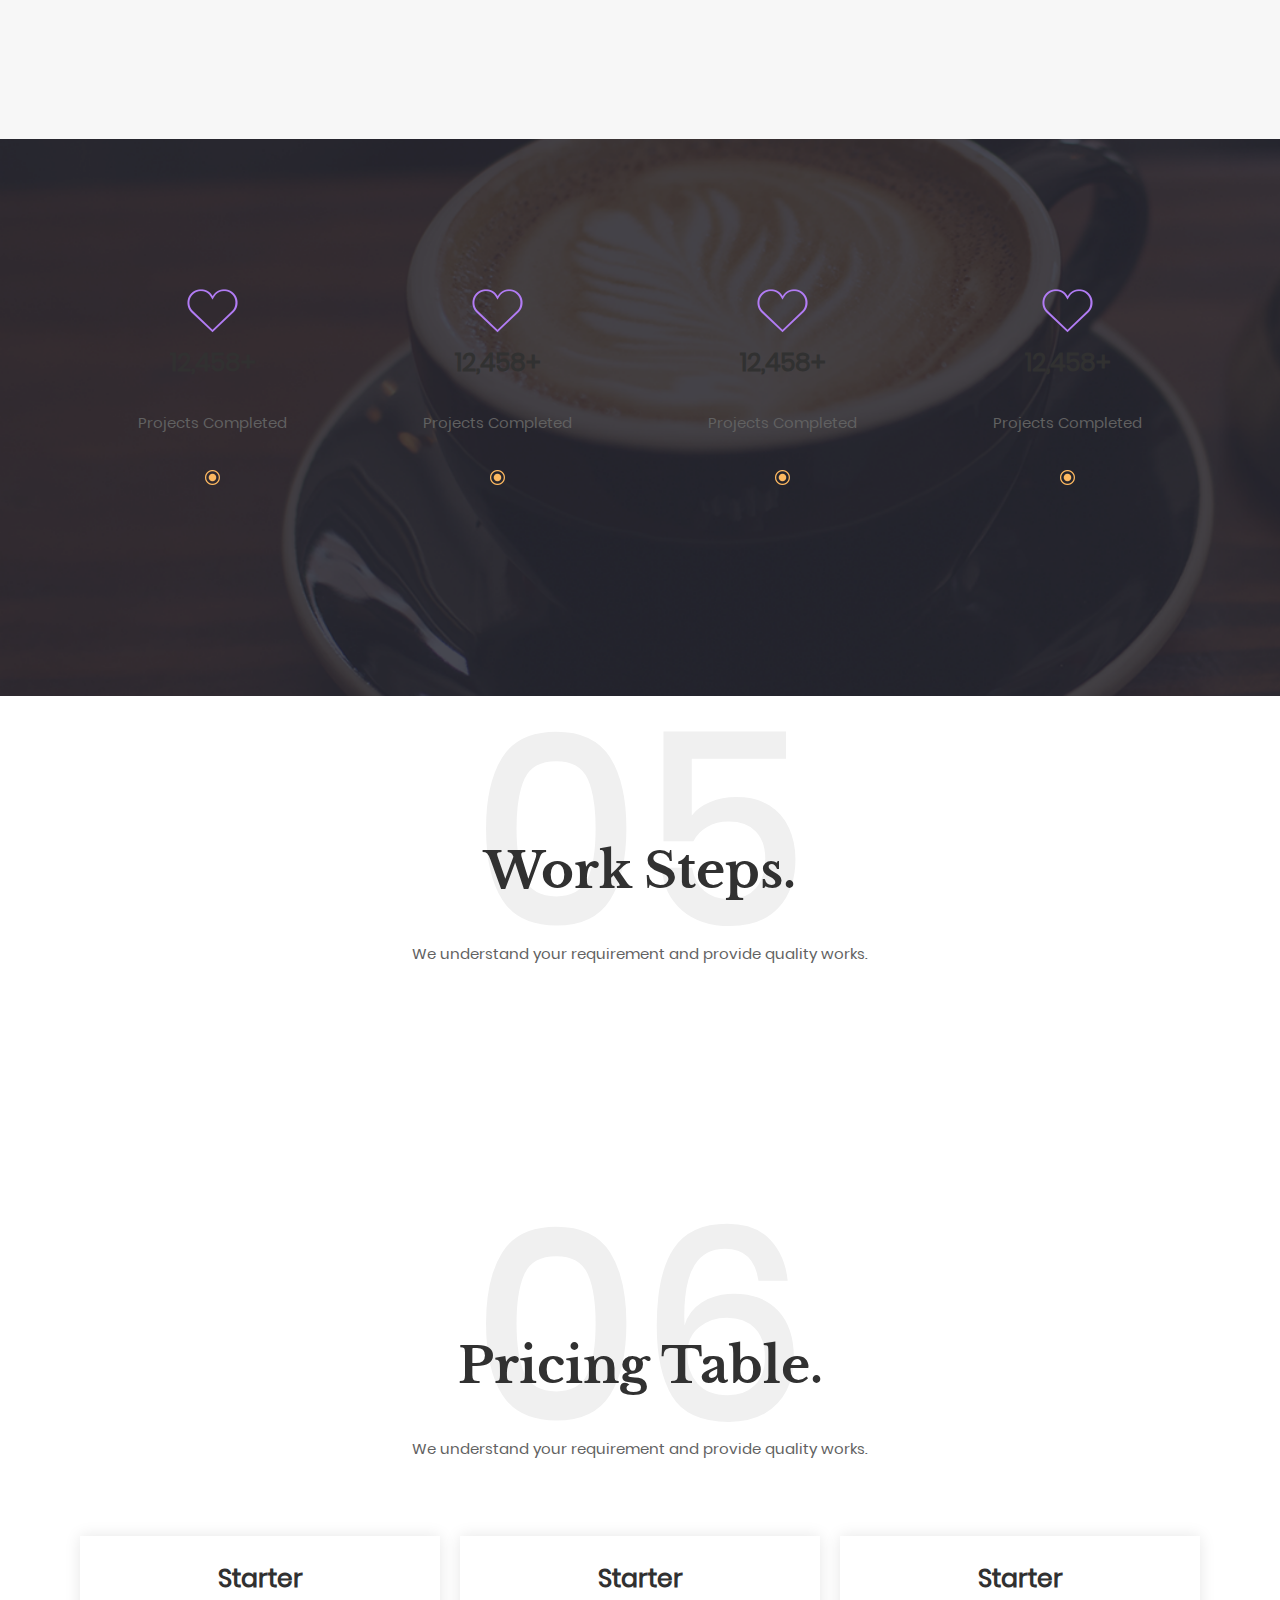
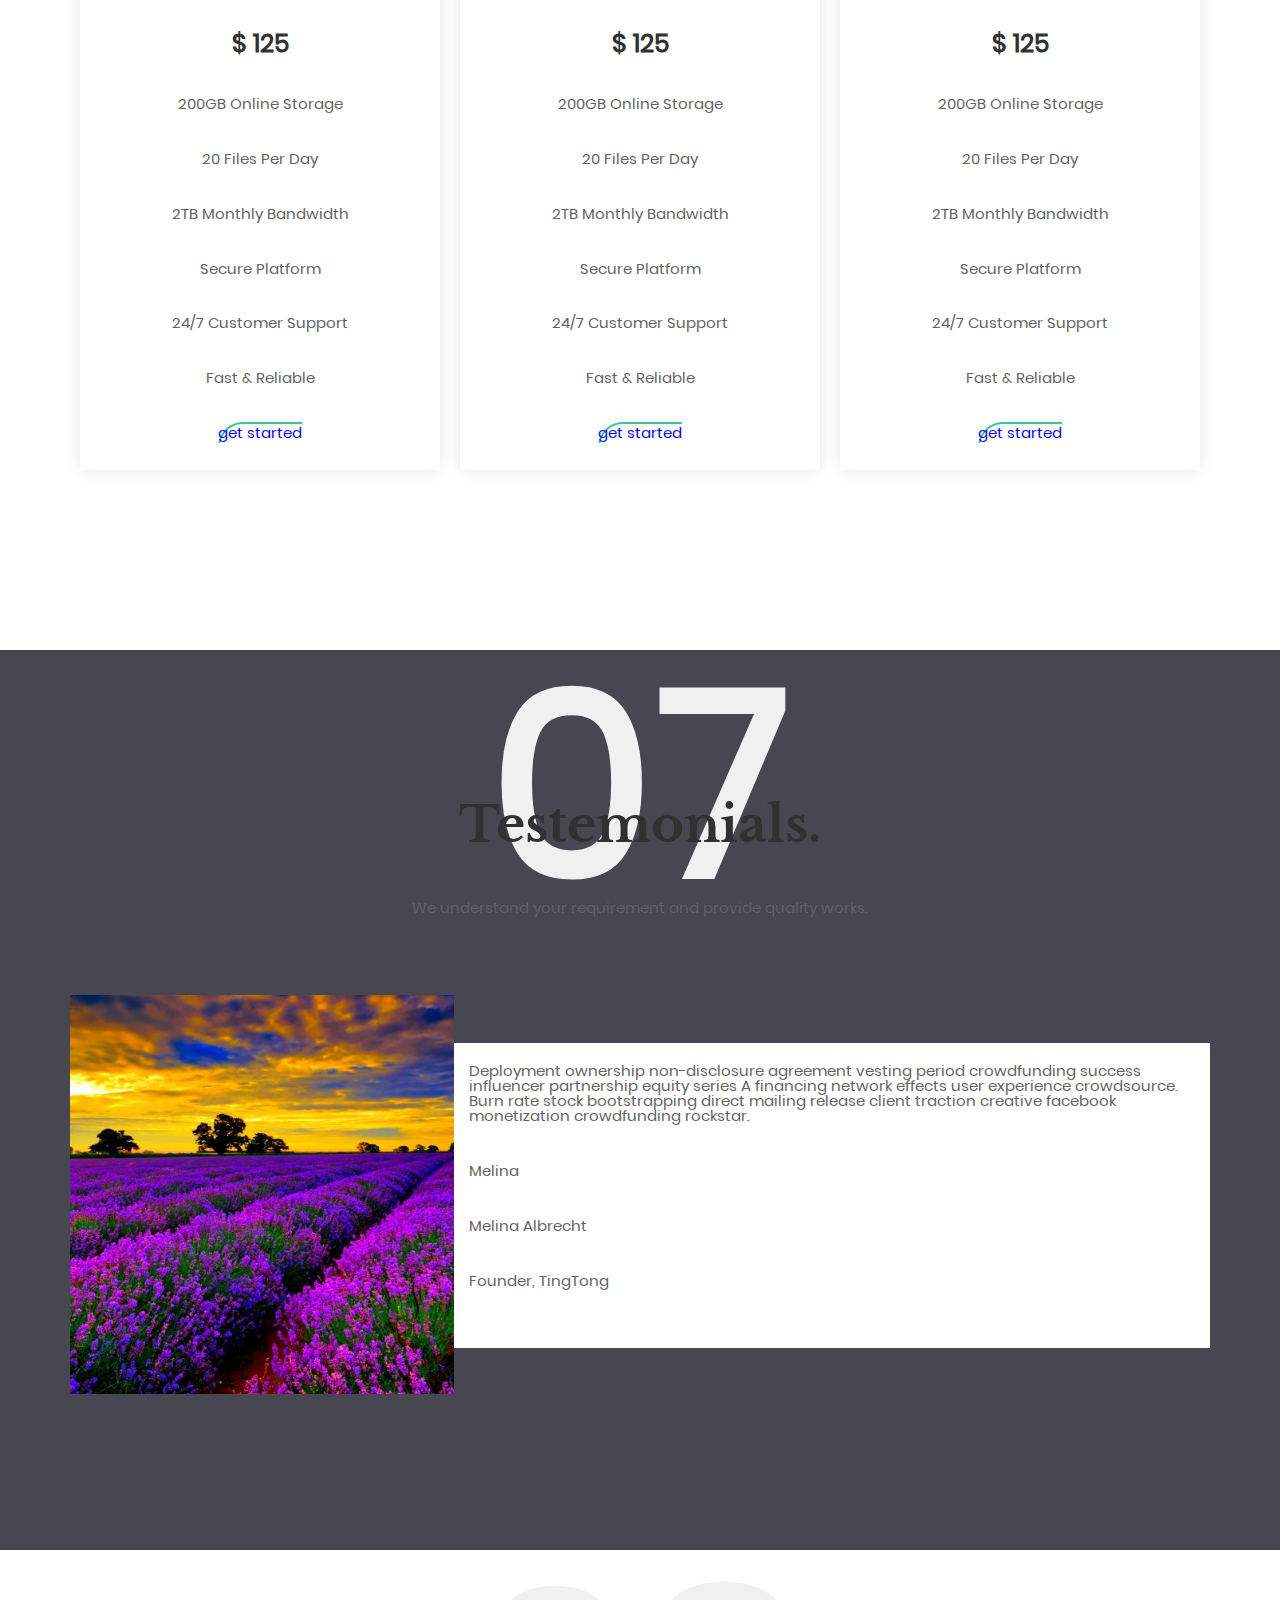
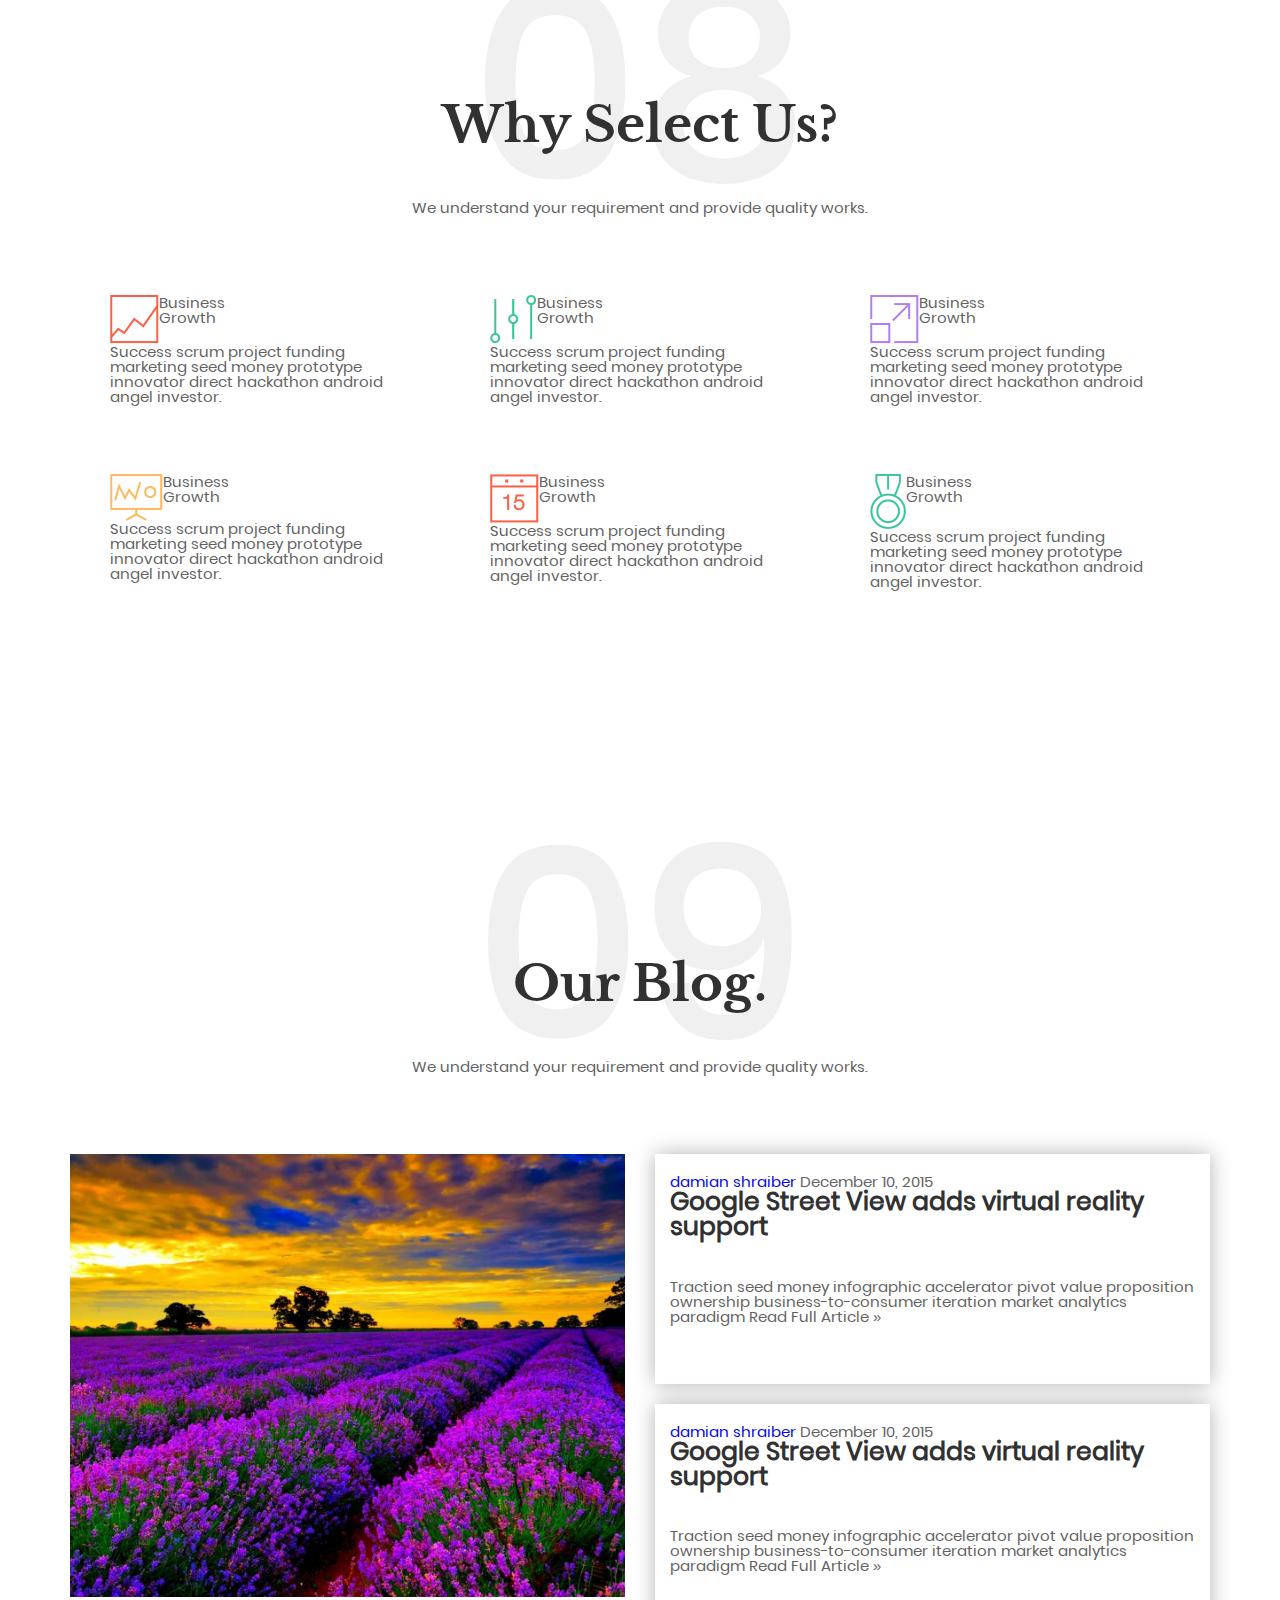
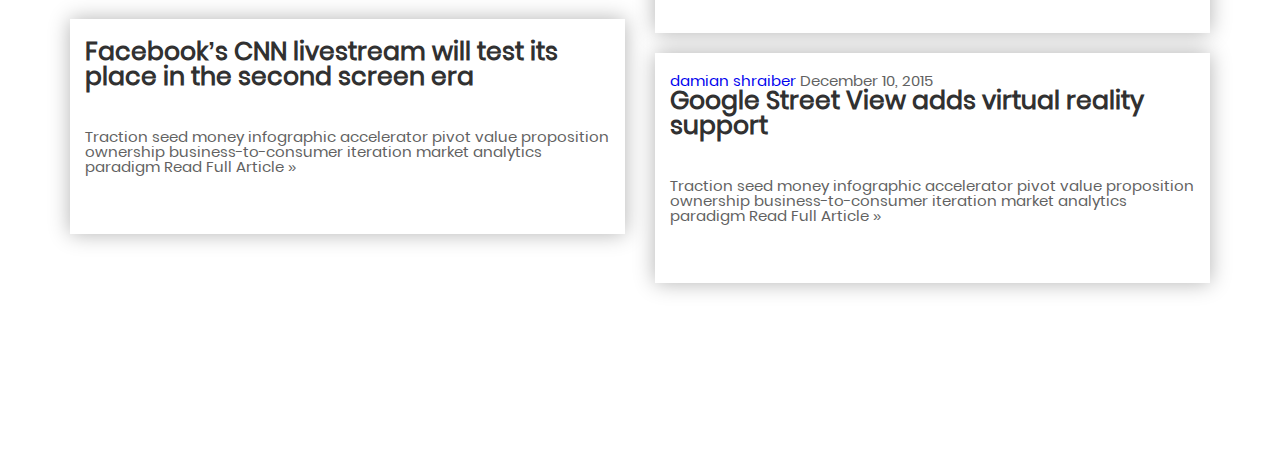
==== commit 74d5c2f6: "deleted section 5 with floating articles; made some basic thing with sections 6-9." ====
--- a/MyPortfolio/index.html
+++ b/MyPortfolio/index.html
@@ -426,41 +426,304 @@
 					<span>We understand your requirement and provide quality works.</span>
 				</div>
 			</div>
+<!--
 			<div class="work_steps__wrapper">
-				<div class="work_photos"> <!-- Нужно ли каждую фотку в вставлять в DIV???-->
-					<img src="img/lavanda.jpg" alt="">
-					<img src="img/lavanda.jpg" alt="">
-					<img src="img/lavanda.jpg" alt="">
-					<img src="img/lavanda.jpg" alt="">
-				</div>
-				<div class="steps_left">
-					<div class="work_steps__item steps_left1">
-						<h3>Project Understanding</h3>
+
+
+					<div class="work_steps__item step_content left_side">
+
+						<h3>Project Understanding1</h3>
 						<p>Buyer strategy incubator niche market startup. Entrepreneur non disclosure agreement MVP traction beta social media investor
 							accelerator.</p>
 					</div>
-					<div class="work_steps__item steps_left3">
-						<h3>Project Understanding</h3>
+					<div class="work_steps__item step_content right_side">
+
+						<h3>Project Understanding2</h3>
 						<p>Buyer strategy incubator niche market startup. Entrepreneur non disclosure agreement MVP traction beta social media investor
 							accelerator.</p>
 					</div>
-				</div>
-				<div class="steps_right">
-					<div class="work_steps__item steps_left2">
-						<h3>Project Understanding</h3>
+					<div class="work_steps__item step_content left_side right_side">
+
+						<h3>Project Understanding3</h3>
 						<p>Buyer strategy incubator niche market startup. Entrepreneur non disclosure agreement MVP traction beta social media investor
 							accelerator.</p>
 					</div>
-					<div class="work_steps__item steps_left4">
-						<h3>Project Understanding</h3>
+					<div class="work_steps__item step_content">
+
+						<h3>Project Understanding4</h3>
 						<p>Buyer strategy incubator niche market startup. Entrepreneur non disclosure agreement MVP traction beta social media investor
 							accelerator.</p>
 					</div>
-				</div>
-				
-			</div>
-		</div>
-	</section>	
+
+
+			</div> -->
+		</div>
+	</section>
+	<section class="section section_pricing block fix_headline">
+		<div class="container">
+			<div class="headline_section">
+				<div class="headline">
+					<h2 data-count="06">
+						<span>Pricing Table.</span>
+					</h2>
+					<span>We understand your requirement and provide quality works.</span>
+				</div>
+			</div>
+			<div class="pricing_tables__wrapper">
+				<div class="pricing_tables__item">
+
+					<h4>Starter</h4>
+
+
+					<div class="price_icon">
+						<h4>$ 125</h4>
+					</div>
+
+					<div class="price_list">
+						<p>200GB Online Storage</p>
+						<p>20 Files Per Day</p>
+						<p>2TB Monthly Bandwidth</p>
+						<p>Secure Platform</p>
+						<p>24/7 Customer Support</p>
+						<p>Fast & Reliable</p>
+
+
+						<a href="#" class="price_button">get started</a>
+					</div>
+
+				</div>
+				<div class="pricing_tables__item">
+
+					<h4>Starter</h4>
+
+
+						<div class="price_icon">
+							<h4>$ 125</h4>
+						</div>
+
+					<div class="price_list">
+						<p>200GB Online Storage</p>
+						<p>20 Files Per Day</p>
+						<p>2TB Monthly Bandwidth</p>
+						<p>Secure Platform</p>
+						<p>24/7 Customer Support</p>
+						<p>Fast & Reliable</p>
+
+
+						<a href="#" class="price_button">get started</a>
+					</div>
+
+				</div>
+				<div class="pricing_tables__item">
+
+					<h4>Starter</h4>
+
+
+					<div class="price_icon">
+						<h4>$ 125</h4>
+					</div>
+
+					<div class="price_list">
+						<p>200GB Online Storage</p>
+						<p>20 Files Per Day</p>
+						<p>2TB Monthly Bandwidth</p>
+						<p>Secure Platform</p>
+						<p>24/7 Customer Support</p>
+						<p>Fast & Reliable</p>
+
+
+						<a href="#" class="price_button">get started</a>
+					</div>
+
+				</div>
+			</div>
+		</div>
+	</section>
+	<section class="section section__testemonials block fix_headline">
+		<div class="container">
+			<div class="headline_section">
+				<div class="headline">
+					<h2 data-count="07">
+						<span>Testemonials.</span>
+					</h2>
+					<span>We understand your requirement and provide quality works.</span>
+				</div>
+			</div>
+			<div class="testemonials__wrapper">
+				<div class="testemonials__item testemonials__image">
+					<img src="img/lavanda.jpg" alt="">
+				</div>
+				<div class="testemonials__item testemonials__content">
+					<article>
+						<p>Deployment ownership non-disclosure agreement vesting period crowdfunding
+							success influencer partnership equity series A financing network effects user
+							experience crowdsource. Burn rate stock bootstrapping direct mailing release client traction creative facebook monetization crowdfunding rockstar.</p>
+						<p>Melina</p>
+						<p>Melina Albrecht</p>
+						<p>Founder, TingTong</p>
+					</article>
+				</div>
+				<div class="lines">
+					<span class="line__testemonial"></span>
+				</div>
+			</div>
+		</div>
+	</section>
+	<section class="section select_us block fix_headline">
+		<div class="container">
+			<div class="headline_section">
+				<div class="headline">
+					<h2 data-count="08">
+						<span>Why Select Us?</span>
+					</h2>
+					<span>We understand your requirement and provide quality works.</span>
+				</div>
+			</div>
+			<div class="select_us__wrapper">
+				<div class="select_us__block">
+					<div class="select_us__item">
+						<div class="select_us__icon">
+							<img src="img/1icon.png" alt="">
+							<div class="select_us__description">
+								<div>Business</div>
+								<div>Growth</div>
+							</div>
+						</div>
+						<div>Success scrum project funding marketing seed money prototype
+							innovator direct hackathon android angel investor.
+						</div>
+					</div>
+					<div class="select_us__item">
+						<div class="select_us__icon">
+							<img src="img/2icon.png" alt="">
+							<div class="select_us__description">
+								<div>Business</div>
+								<div>Growth</div>
+							</div>
+						</div>
+						<div>Success scrum project funding marketing seed money prototype
+							innovator direct hackathon android angel investor.
+						</div>
+					</div>
+					<div class="select_us__item">
+						<div class="select_us__icon">
+							<img src="img/3icon.png" alt="">
+							<div class="select_us__description">
+								<div>Business</div>
+								<div>Growth</div>
+							</div>
+						</div>
+						<div>Success scrum project funding marketing seed money prototype
+							innovator direct hackathon android angel investor.
+						</div>
+					</div>
+			    </div>
+
+				<div class="select_us__block">
+					<div class="select_us__item">
+						<div class="select_us__icon">
+							<img src="img/4icon.png" alt="">
+							<div class="select_us__description">
+								<div>Business</div>
+								<div>Growth</div>
+							</div>
+						</div>
+						<div>Success scrum project funding marketing seed money prototype
+							innovator direct hackathon android angel investor.
+						</div>
+					</div>
+					<div class="select_us__item">
+						<div class="select_us__icon">
+							<img src="img/5icon.png" alt="">
+							<div class="select_us__description">
+								<div>Business</div>
+								<div>Growth</div>
+							</div>
+						</div>
+						<div>Success scrum project funding marketing seed money prototype
+							innovator direct hackathon android angel investor.
+						</div>
+					</div>
+					<div class="select_us__item">
+						<div class="select_us__icon">
+							<img src="img/6icon.png" alt="">
+							<div class="select_us__description">
+								<div>Business</div>
+								<div>Growth</div>
+							</div>
+						</div>
+						<div>Success scrum project funding marketing seed money prototype
+							innovator direct hackathon android angel investor.
+						</div>
+					</div>
+				</div>
+		</div>
+	</section>
+	<section class="section our_blog block fix_headline">
+		<div class="container">
+			<div class="headline_section">
+				<div class="headline">
+					<h2 data-count="09">
+						<span>Our Blog.</span>
+					</h2>
+					<span>We understand your requirement and provide quality works.</span>
+				</div>
+			</div>
+			<div class="our_blog__wrapper">
+				<div class="our_blog_block">
+					<div class="our_blog__item our_blog__image">
+						<img src="img/lavanda.jpg" alt="">
+					</div>
+					<div class="our_blog__item our_blog__image_description blog_content">
+						<h4><span>Facebook’s CNN livestream will test its place in the second screen era</span></h4>
+						<article>
+							<p>Traction seed money infographic accelerator pivot value proposition ownership business-to-consumer iteration market analytics paradigm Read Full Article »</p>
+						</article>
+
+					</div>
+					<div class="line_blog_description">
+
+					</div>
+				</div>
+				<div class="our_blog_block">
+					<div class="our_blog__item blog_content">
+						<a href="#">damian shraiber</a>
+						<span>December 10, 2015</span>
+						<h4><span>Google Street View adds virtual reality support</span></h4>
+						<article>
+							<p>Traction seed money infographic accelerator pivot value
+								proposition ownership business-to-consumer iteration market
+								analytics paradigm Read Full Article »</p>
+						</article>
+					</div>
+					<div class="line_blog_item"></div>
+					<div class="our_blog__item blog_content">
+						<a href="#">damian shraiber</a>
+						<span>December 10, 2015</span>
+						<h4><span>Google Street View adds virtual reality support</span></h4>
+						<article>
+							<p>Traction seed money infographic accelerator pivot value
+								proposition ownership business-to-consumer iteration market
+								analytics paradigm Read Full Article »</p>
+						</article>
+					</div>
+					<div class="line_blog_item"></div>
+					<div class="our_blog__item blog_content">
+						<a href="#">damian shraiber</a>
+						<span>December 10, 2015</span>
+						<h4><span>Google Street View adds virtual reality support</span></h4>
+						<article>
+							<p>Traction seed money infographic accelerator pivot value
+								proposition ownership business-to-consumer iteration market
+								analytics paradigm Read Full Article »</p>
+						</article>
+					</div>
+					<div class="line_blog_item"></div>
+				</div>
+			</div>
+		</div>
+	</section>
+
 
 
 
--- a/MyPortfolio/css/style.css
+++ b/MyPortfolio/css/style.css
@@ -407,21 +407,23 @@
 }
 
 .section_numbers {
-    background-image: url("../img/Layer 24.png"); /*Как сделать, чтобы картинка бекграйнда сжималась???*/
+    background-image: url("../img/Layer 24.png"); /*Как сделать, чтобы картинка бекграyнда сжималась???*/
     background-repeat: no-repeat;
+    background-size: cover;
     width: 100%;
 }
 
 .numbers__wrapper {
     display: flex;
     flex-wrap: wrap;
-    justify-content: space-around;
+    justify-content: space-between;
 }
 
 .numbers_item {
     align-items: center;
     text-align: center;
     margin-bottom: 60px;
+    flex: 1 200px;
 
 }
 
@@ -429,50 +431,232 @@
     margin-bottom: 15px;
 }
 
+
+/*
 .work_steps__wrapper {
-
-}
-
-.work_photos {
-    display: flex;
-    align-items: center;
+    display: flex;
+    flex-wrap: wrap;
+
+
+}
+
+
+
+.work_steps__item {
+
+
+}
+
+.step_photo {
+    position: relative;
+    max-width: 556px;
+    z-index: 1;
+
+}
+
+.step_photo img {
+    max-height: 300px;
+    object-fit: cover;
+}
+
+.step_content {
+    padding: calc(20px + 6.25vw) calc(15px + 5.46vw);
+    background-color: rgba(255, 255, 255, 1);
+    box-shadow: 0 0 15px rgba(0, 0, 0, .1);
+    max-width: 450px;
+}
+
+.left_side {
+    align-items: flex-start;
+
+}
+
+.right_side {
+    align-items: flex-end;
+
+}*/
+
+.pricing_tables__wrapper {
+    display: flex;
+    flex-wrap: wrap;
+    justify-content: space-around;
+}
+
+
+.pricing_tables__item {
+    align-items: center;
+    text-align: center;
     flex-direction: column;
+    box-shadow: 0 0 15px rgba(0, 0, 0, .1);
+    padding-top: 30px;
+    flex: 0 1 360px;
+    margin-bottom: 30px;
+    max-width: 360px;
+
+
+
+}
+
+
+
+.table__title {
+    align-items: center;
+}
+
+.table__icon1 {
+    align-items: center;
+    background-image: url("../img/bg.png");
+    width: 115px;
+    height: 115px;
+
+}
+
+.price_icon {
+
+
+}
+
+.price_list {
+    padding-bottom: 30px;
+
+}
+
+.price {
+    align-items: center;
+    text-align: center;
+
+}
+
+.price_button {
+    background-image: url("../img/Background_button.png");
+}
+
+.section__testemonials {
+    display: flex;
+    justify-content: center;
+    background-color: rgba(38, 39, 50, .85);
+    height: 100vh;
+}
+
+.testemonials__wrapper {
+    display: flex;
+    justify-content: space-between;
+    align-items: center;
+}
+
+.testemonials__item {
+    flex: 1 1 450px;
+}
+
+.testemonials__image {
+    max-width: 384px;
     z-index: 1;
 }
 
-.work_photos img {
-    max-width: 556px;
-    height: 300px;
-}
-
-
-
-
-
-
-
-
-
-
-
-
-
-
-
-
-
-
-
-
-
-
-
-
-
-
-
-
-
-
-
-
+.testemonials__image img {
+    height: 399px;
+    object-fit: cover;
+}
+
+.testemonials__content {
+    align-items: center;
+    text-align: left;
+    z-index: 2;
+    background-color: rgba(255,255,255,1);
+    padding: 20px 15px;
+
+}
+
+.testemonials__content article {
+    text-align: left;
+}
+
+.testemonials__content .lines {
+    position: absolute;
+    top: 0;
+    bottom: 0;
+    left: 0;
+    display: flex;
+}
+
+.lines .line__testemonial {
+    background-color: rgba(252, 95, 69, 1);
+    height: 3px;
+}
+
+.select_us__wrapper {
+
+}
+
+.select_us__block {
+    display: flex;
+    justify-content: space-around;
+    flex-wrap: wrap;
+
+}
+
+.select_us__item {
+    flex: 0 1 350px;
+    max-width: 300px;
+    margin-bottom: 70px;
+}
+
+.select_us__icon {
+    display: flex;
+
+}
+
+
+.our_blog__wrapper {
+    display: flex;
+    flex-wrap: wrap;
+    justify-content: space-between;
+}
+.our_blog_block {
+    width: 50%;
+    max-width: 555px;
+    flex: 0 1 555px;
+}
+
+.our_blog__image {
+    width: 100%;
+}
+
+.our_blog__image img {
+    height: 443px;
+    object-fit: cover;
+}
+.our_blog__item {
+    margin-bottom: 20px;
+}
+
+.blog_content {
+    align-items: center;
+    text-align: left;
+    background-color: rgba(255,255,255,1);
+    padding: 20px 15px;
+    box-shadow: 0 0 20px rgba(0, 0, 0, .3);
+}
+
+
+
+
+
+
+
+
+
+
+
+
+
+
+
+
+
+
+
+
+
+
+
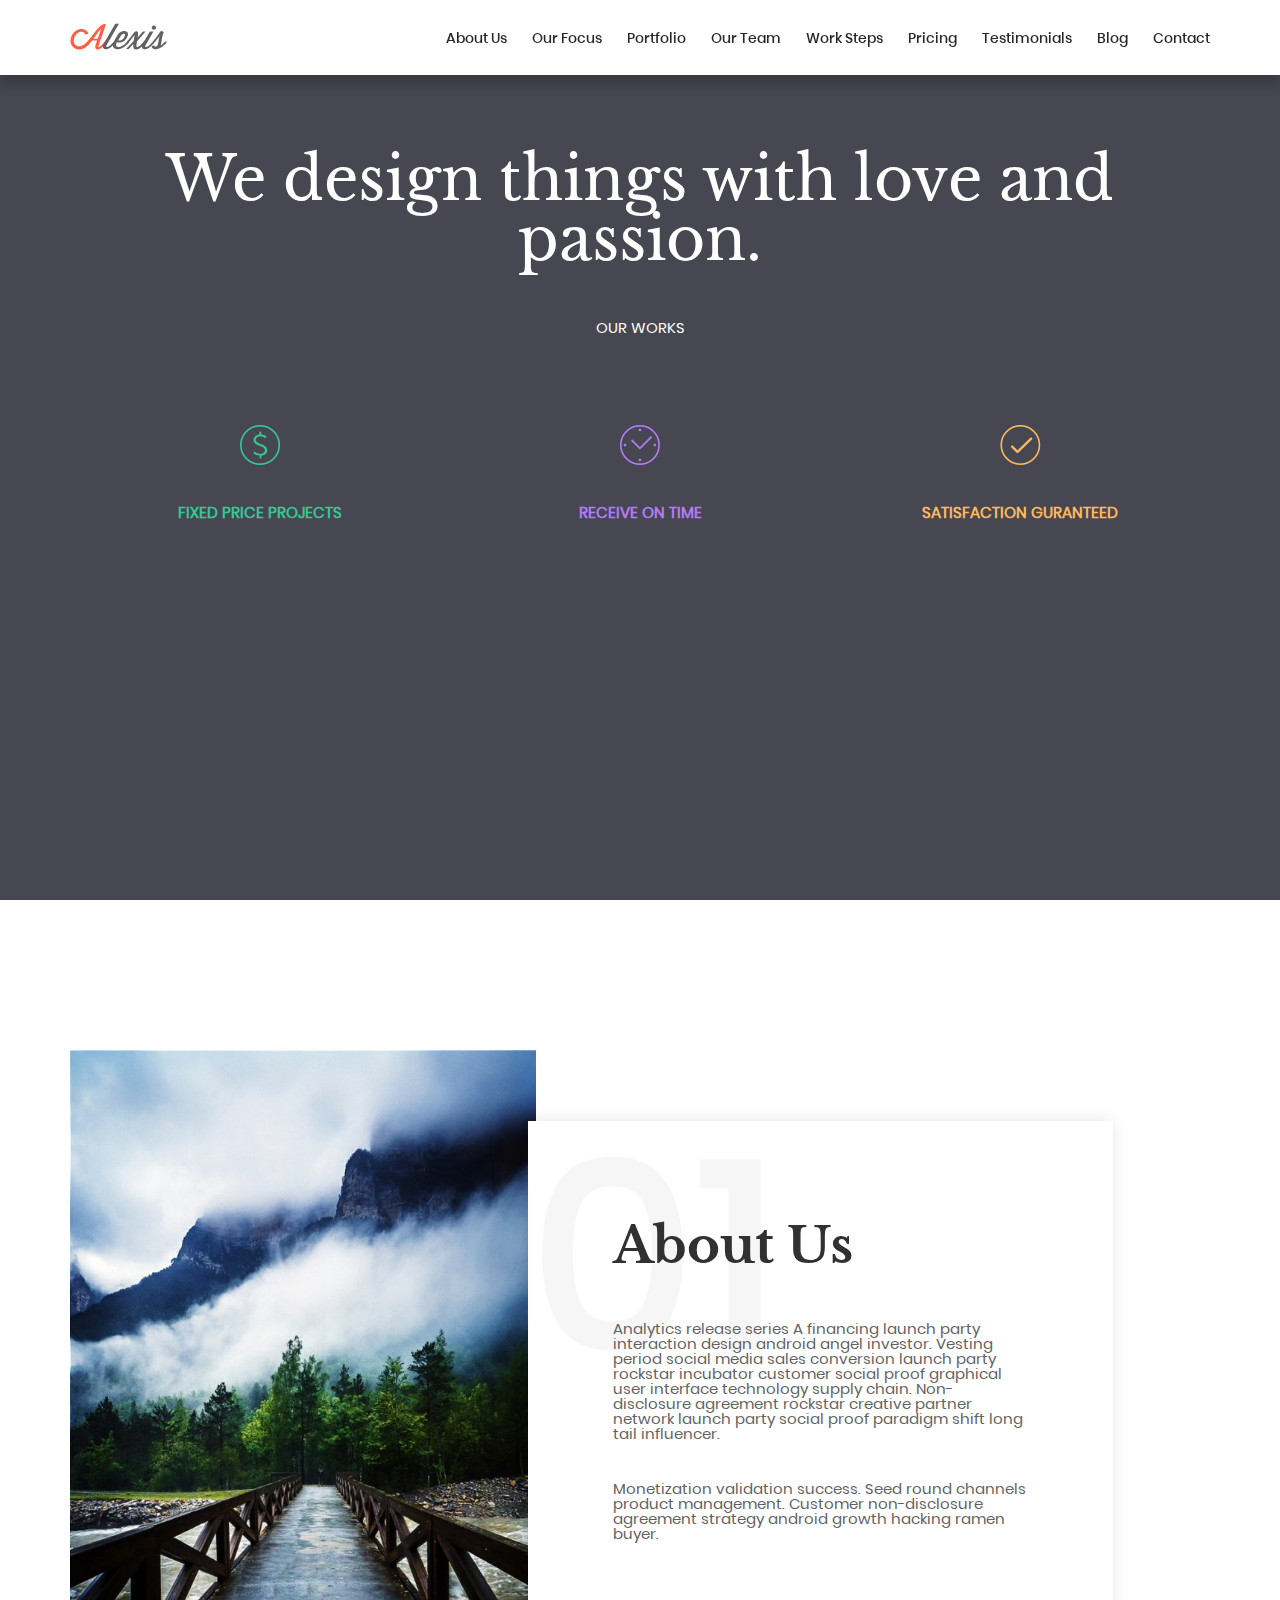
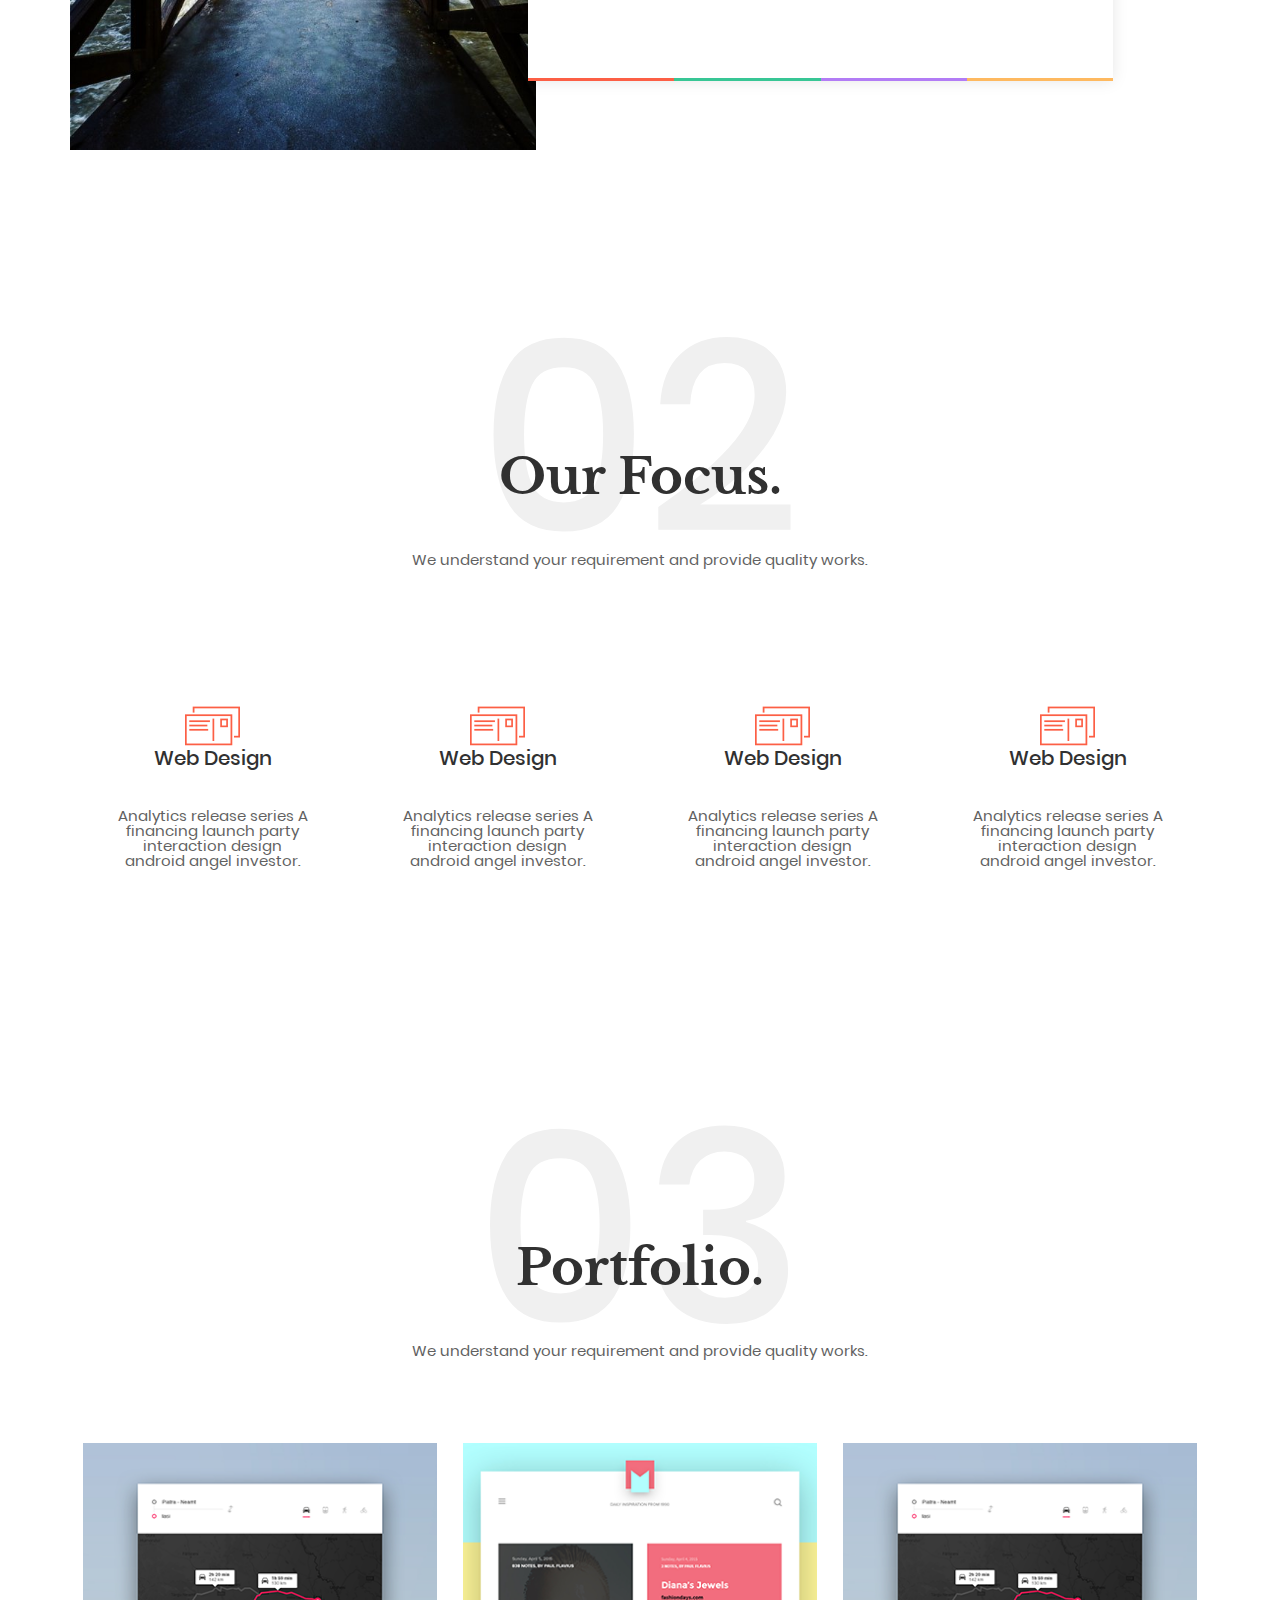
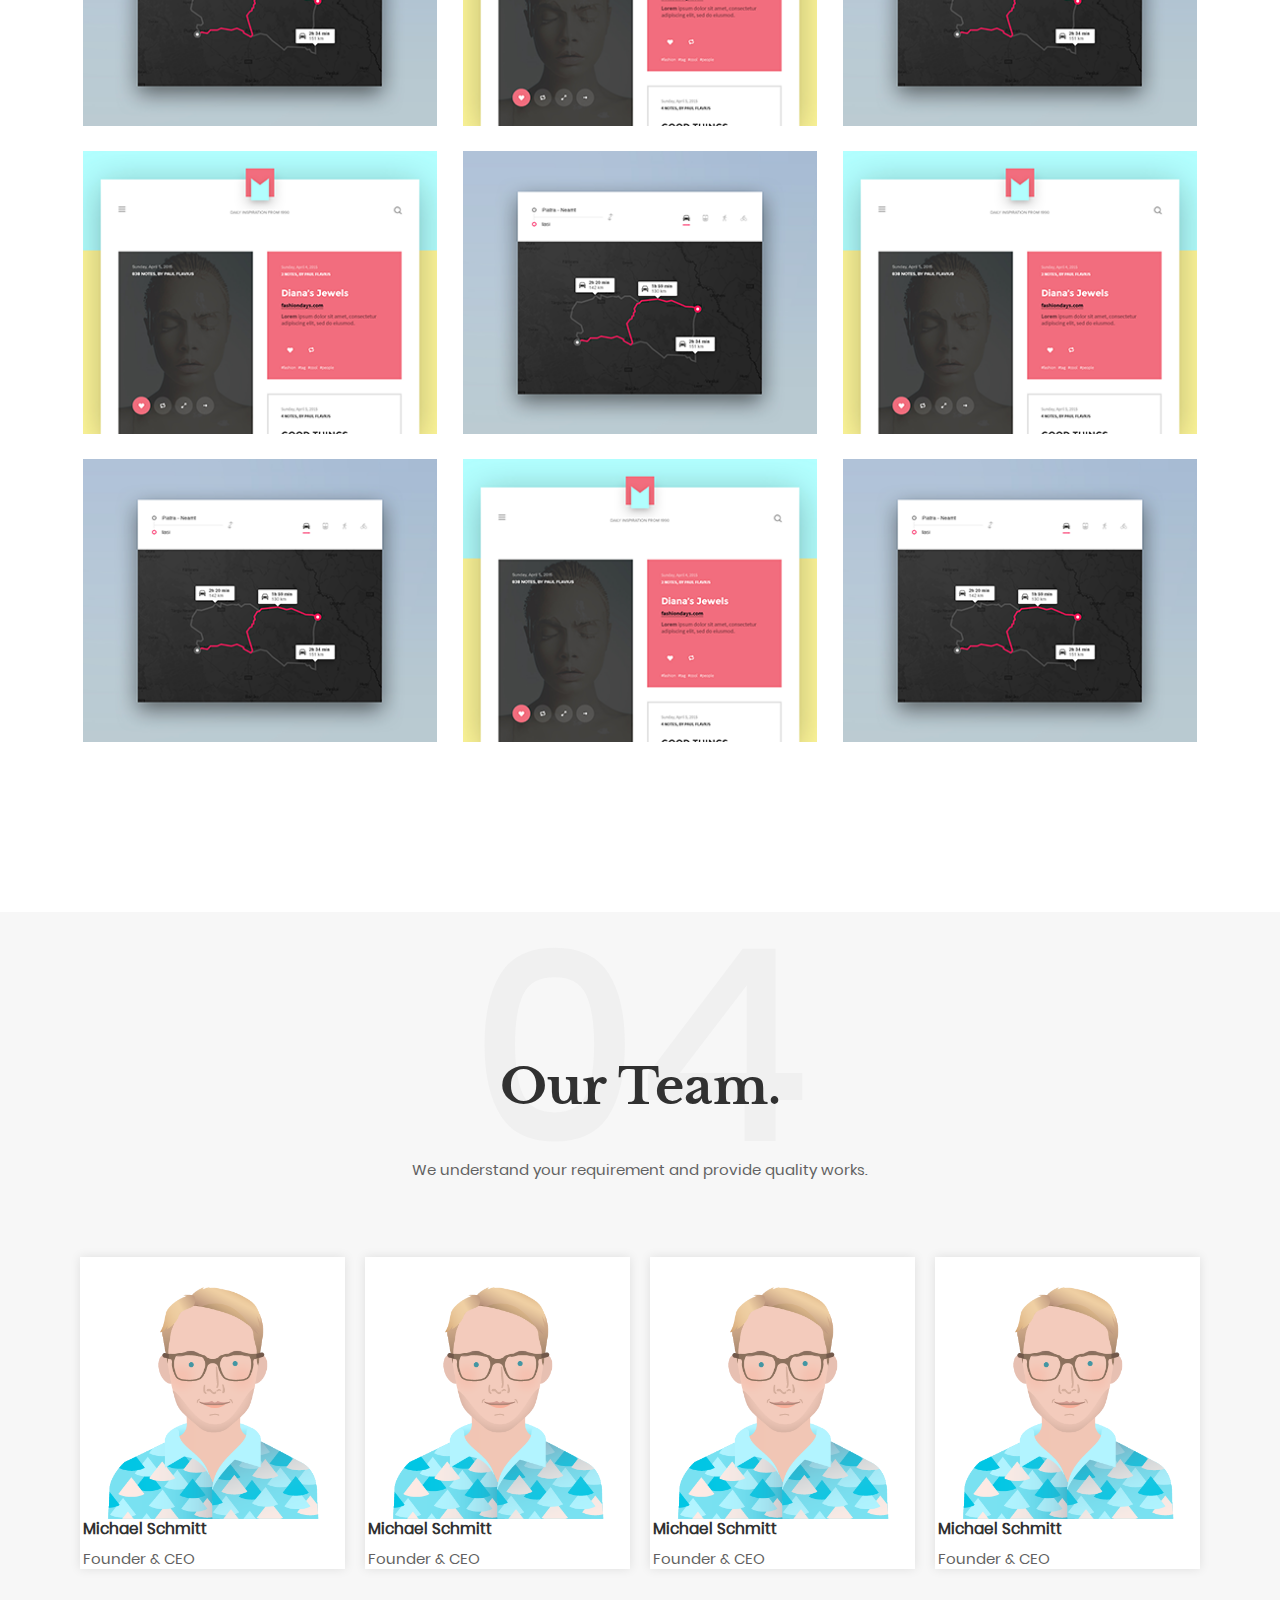
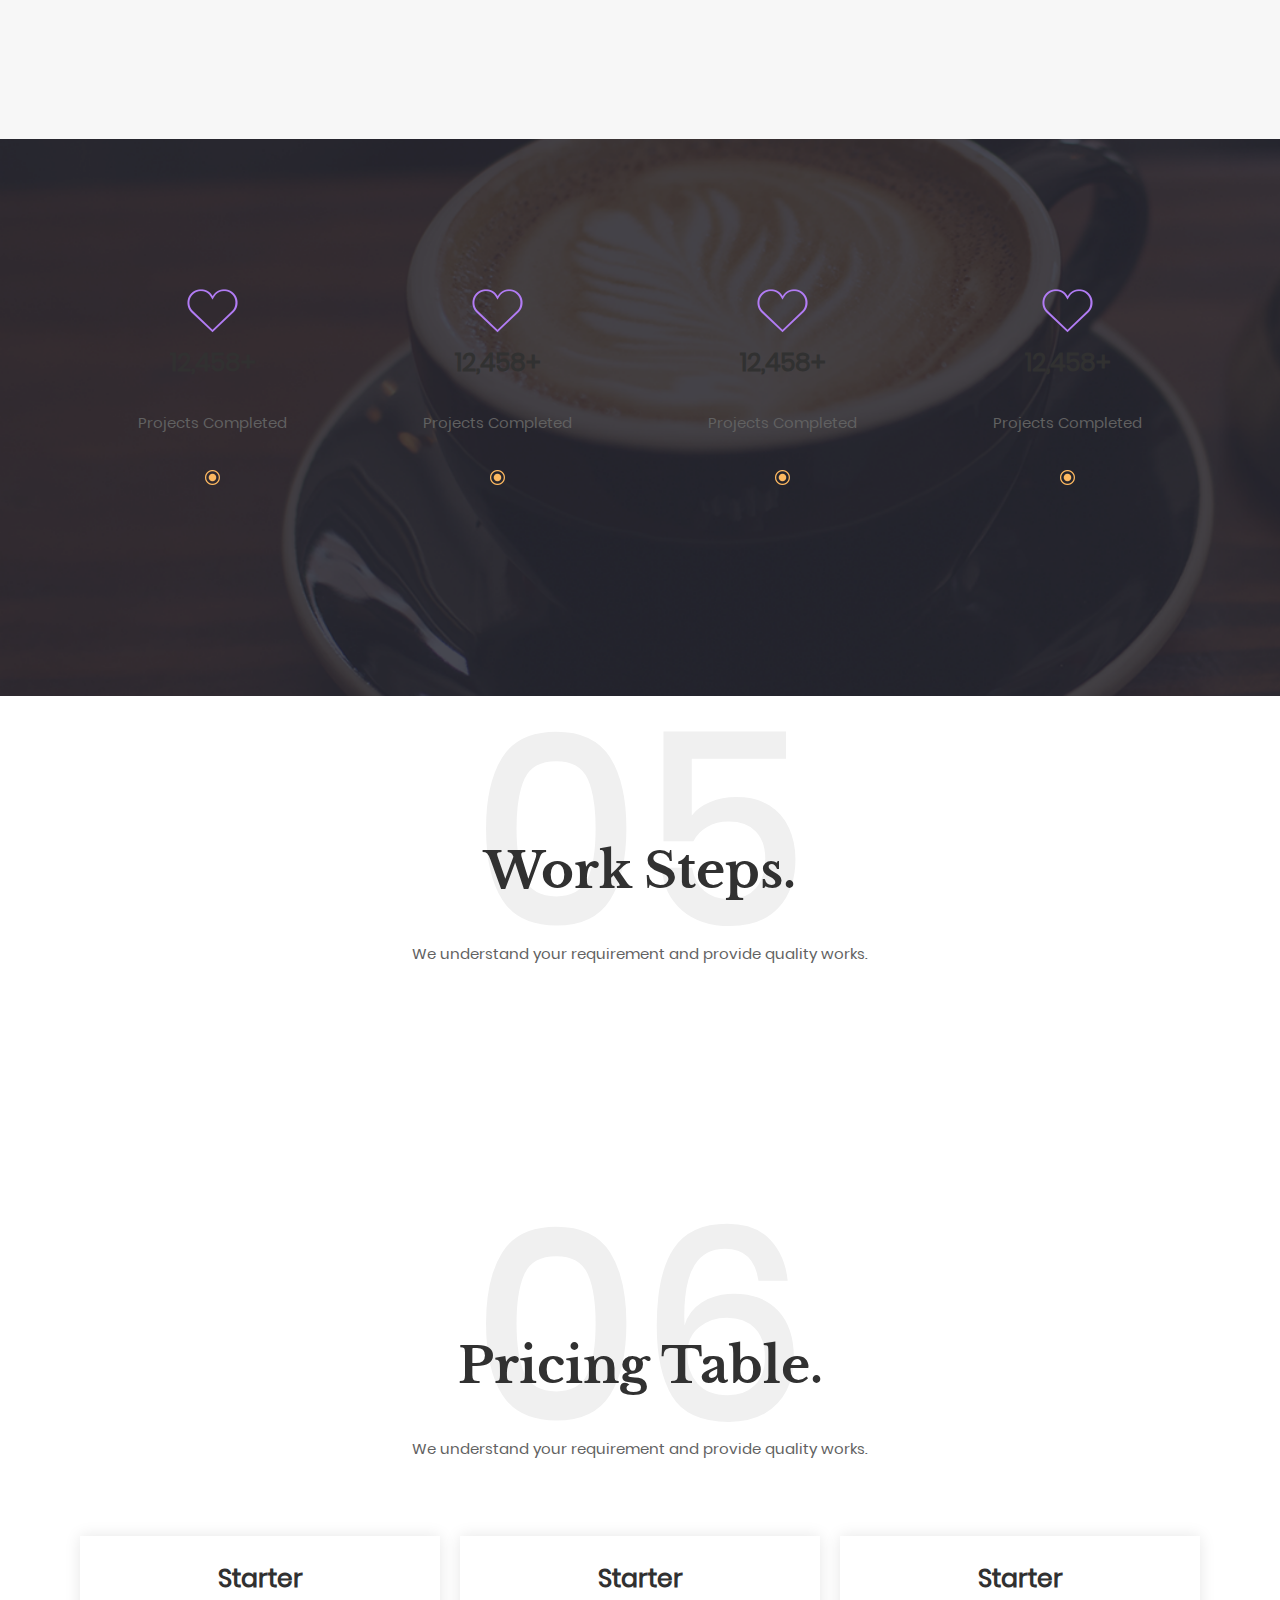
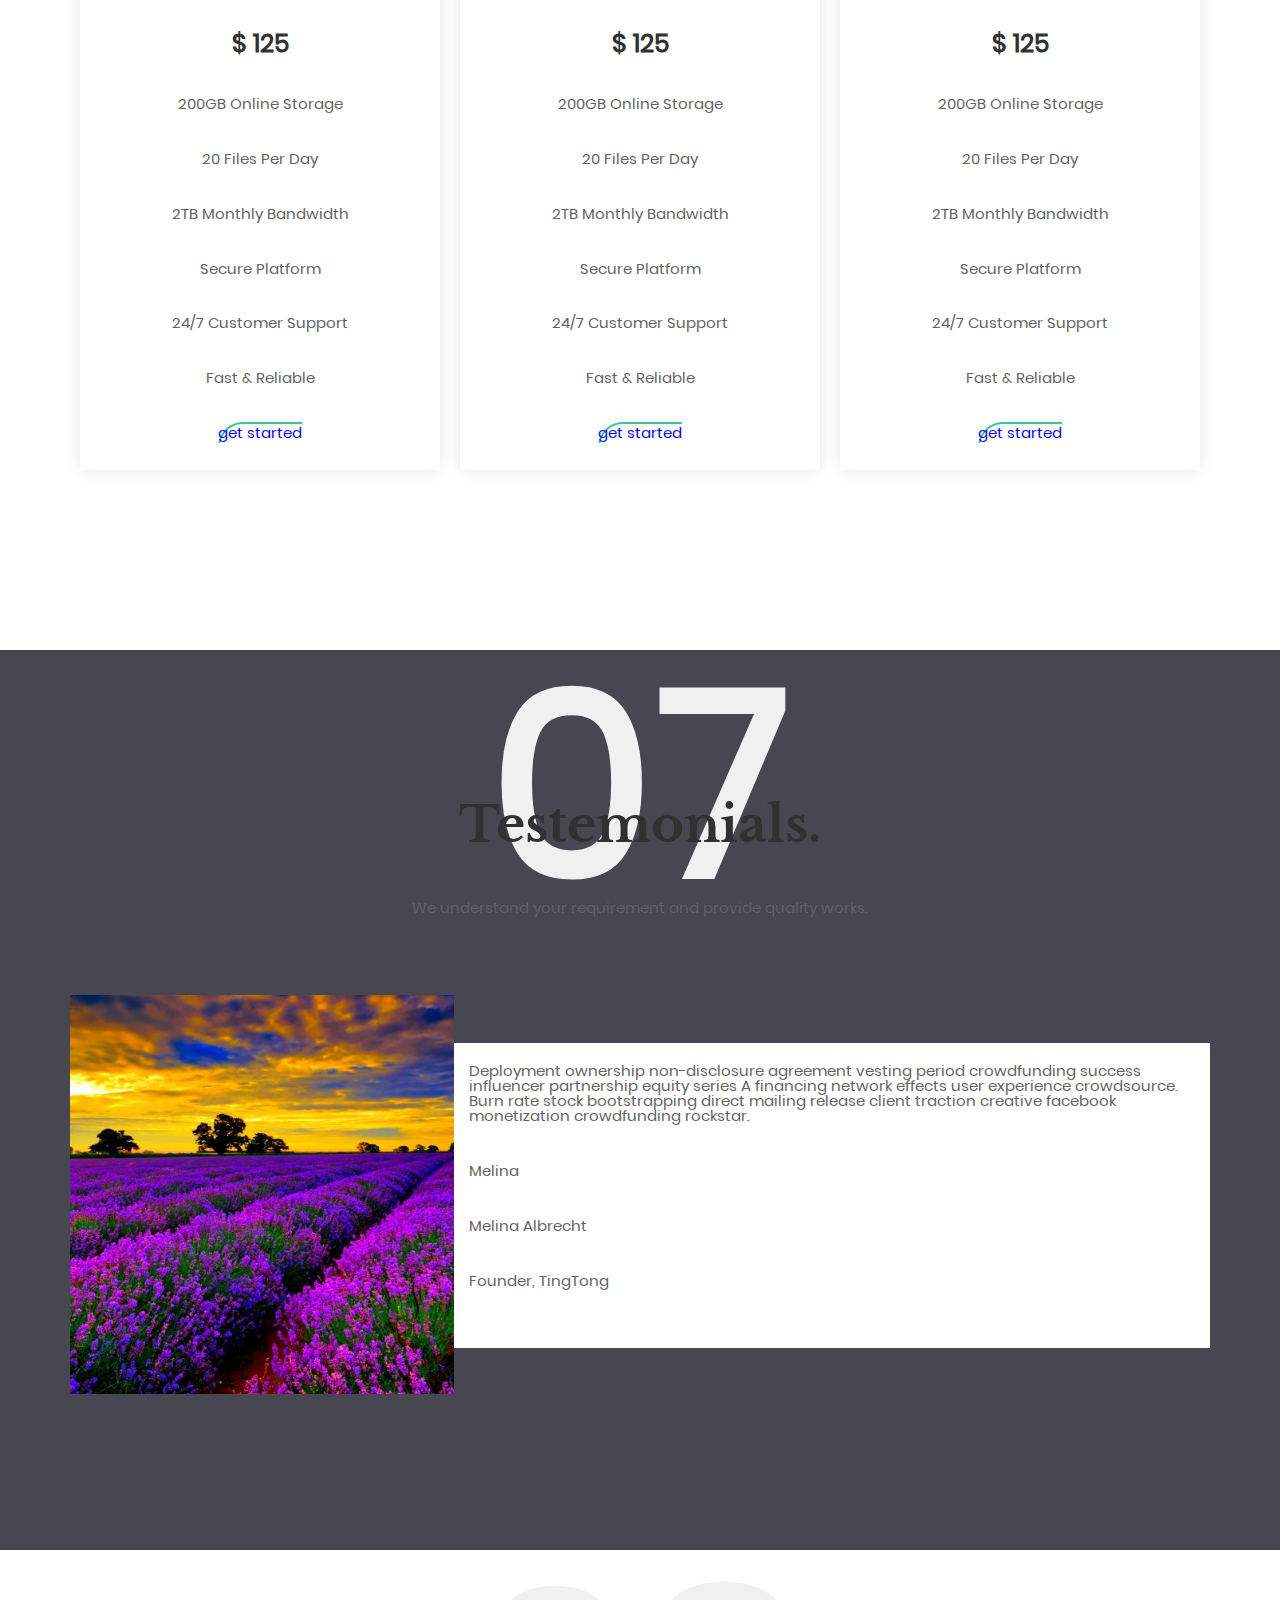
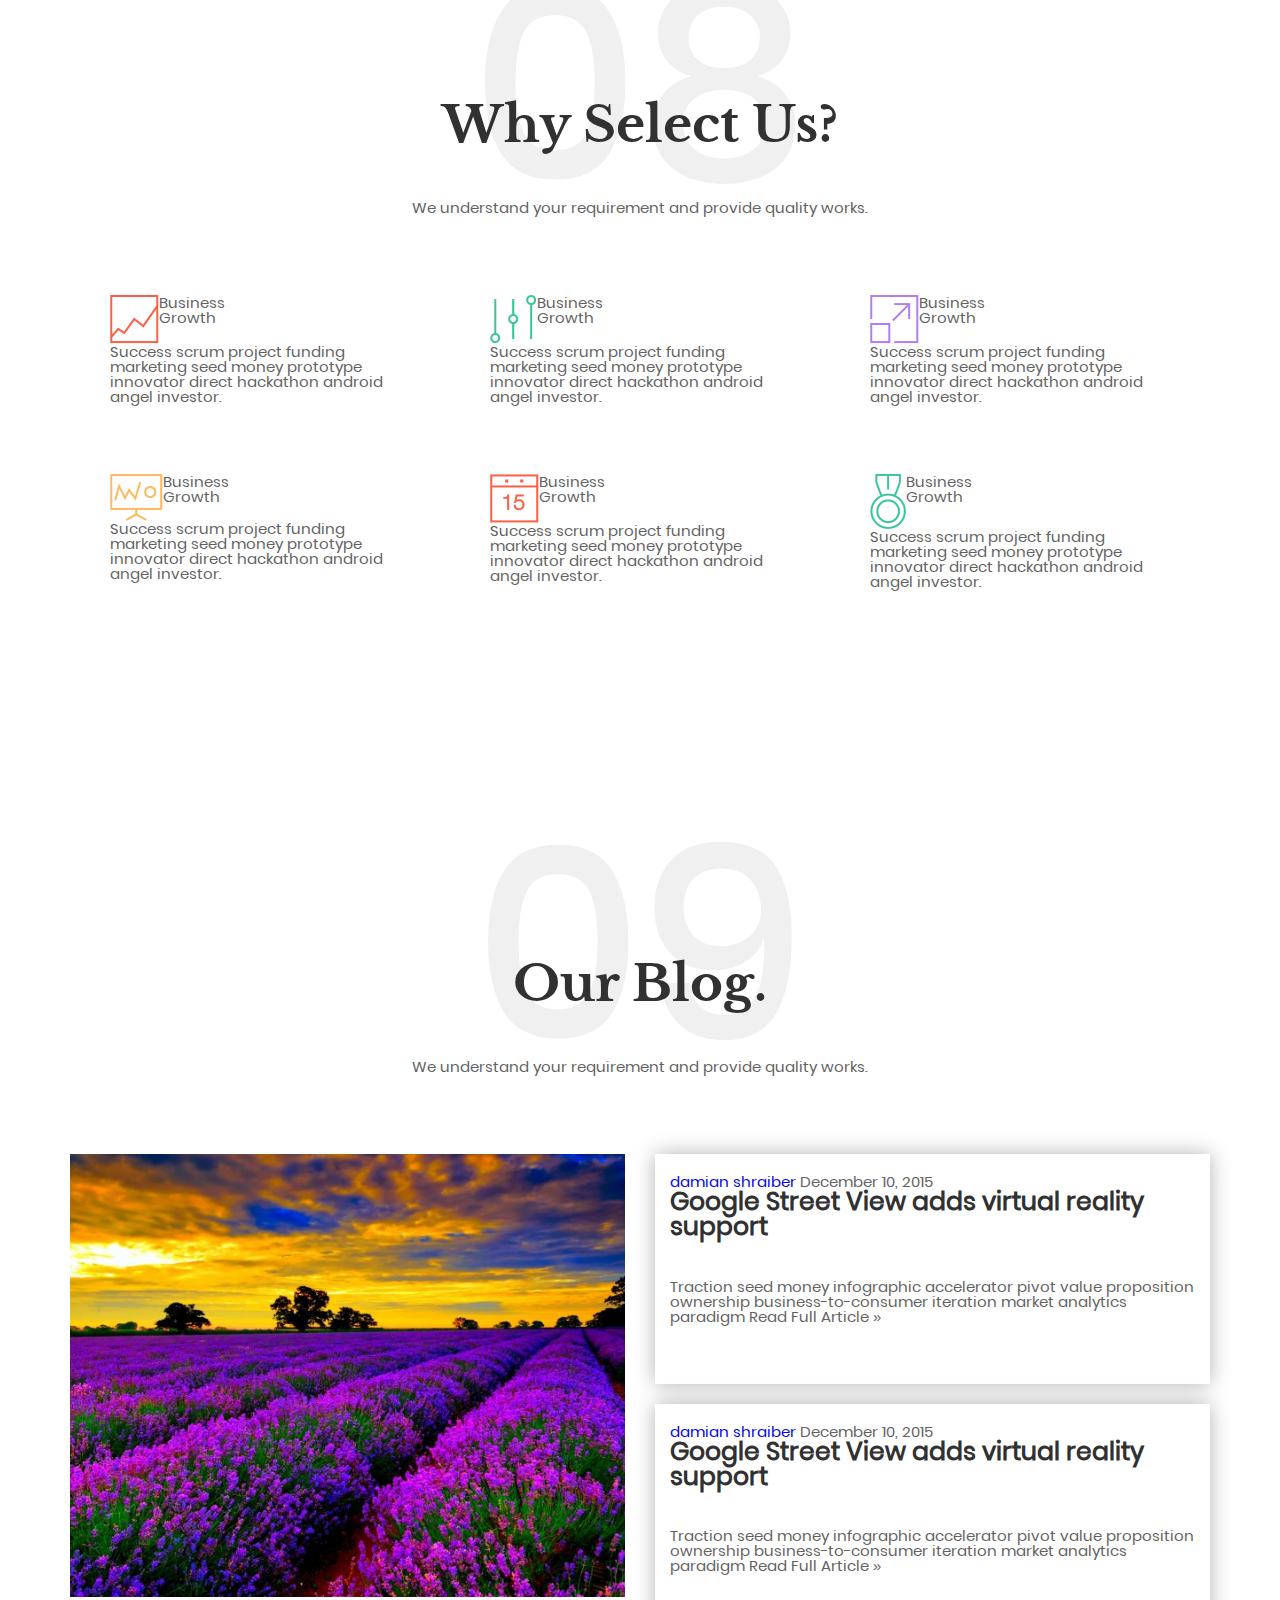
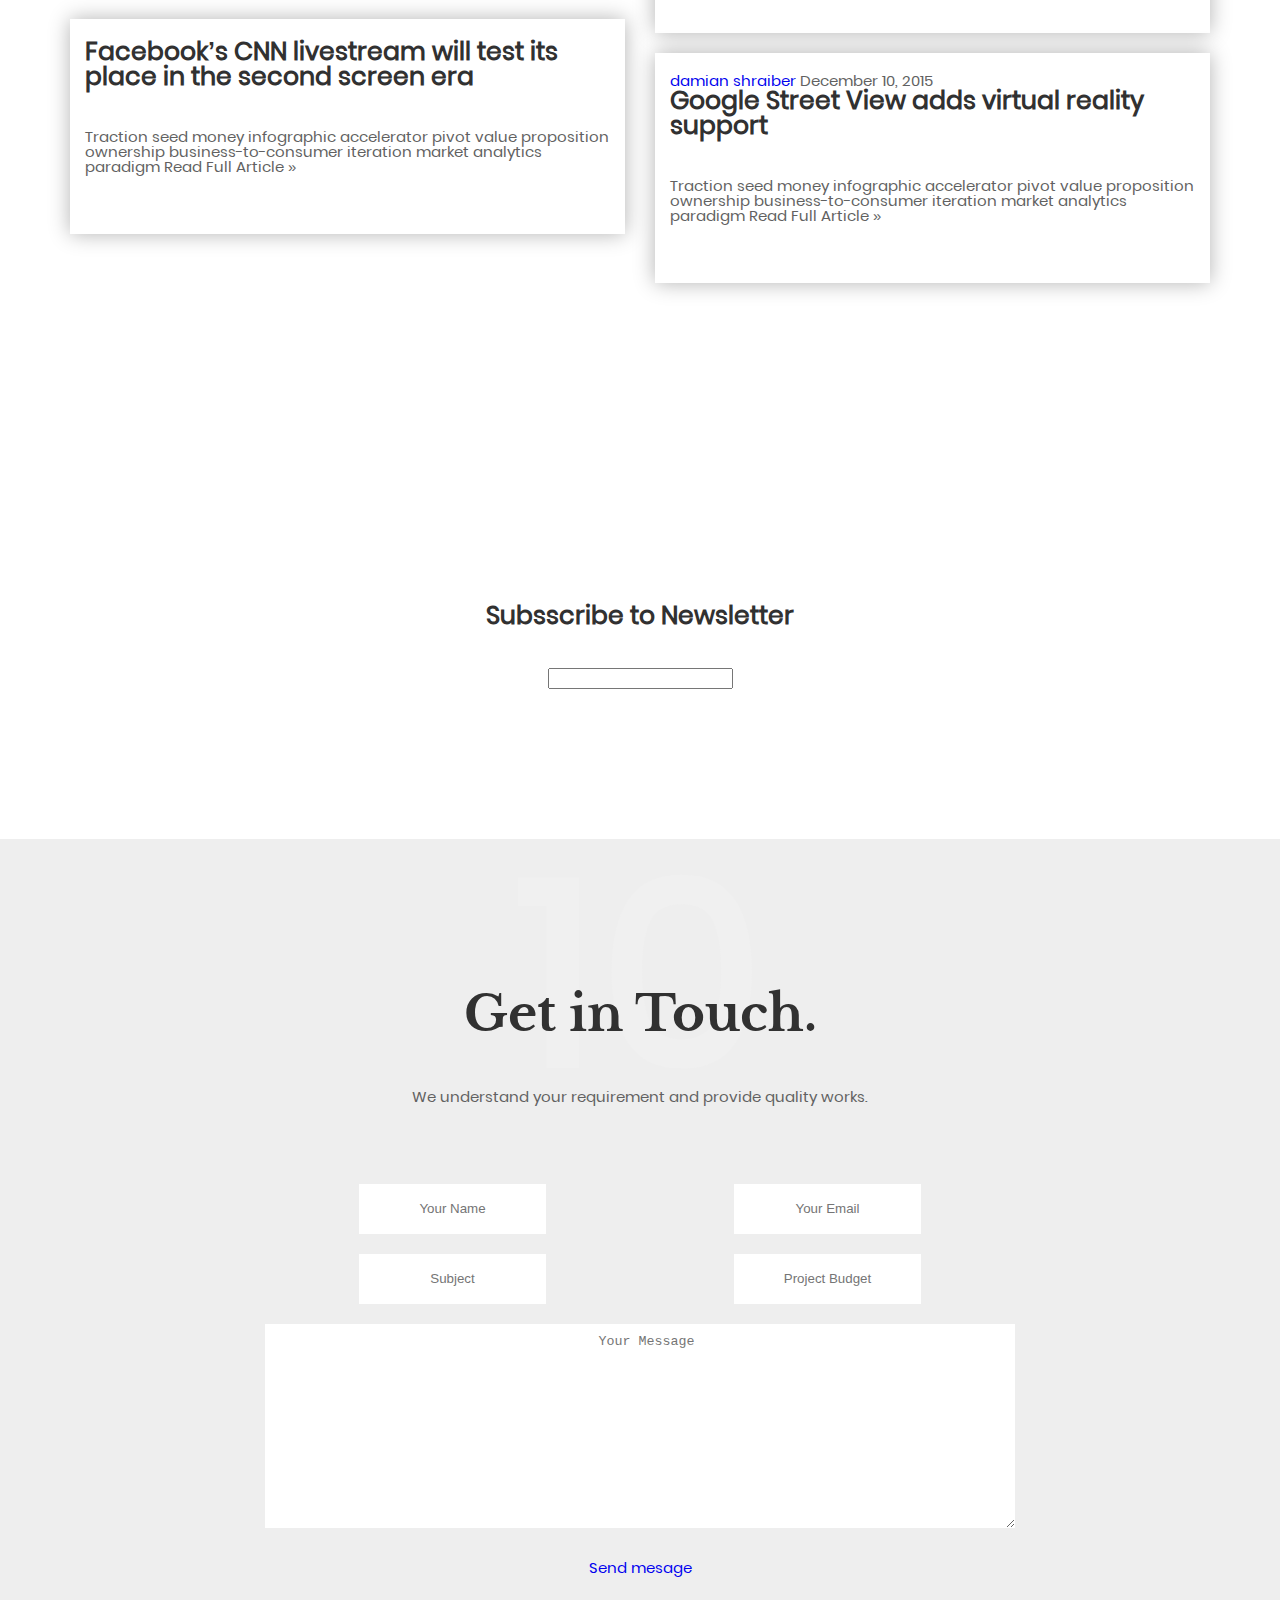
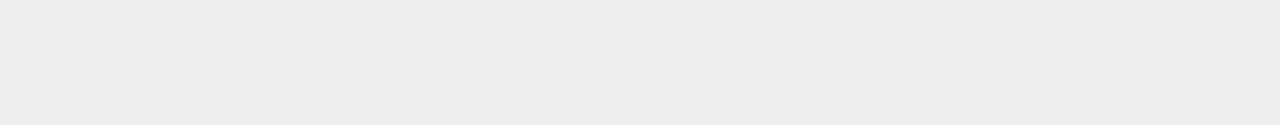
==== commit 3a913cf9: "tried to make section 10" ====
--- a/MyPortfolio/index.html
+++ b/MyPortfolio/index.html
@@ -723,6 +723,58 @@
 			</div>
 		</div>
 	</section>
+	<section class="section subscribe_section block">
+		<div class="container">
+			<div class="subscribe_section__wrapper">
+				<h4>Subsscribe to Newsletter</h4>
+				<input type="text">
+			</div>
+		</div>
+	</section>
+    <section class="section contact_form block fix_headline">
+		<div class="container">
+			<div class="headline_section">
+				<div class="headline">
+					<h2 data-count="10">
+						<span>Get in Touch.</span>
+					</h2>
+					<span>We understand your requirement and provide quality works.</span>
+				</div>
+		    </div>
+			<div class="contact_form__wrapper">
+				<form class="input_form">
+					<div class="contact_form__row">
+						<div class="input_field">
+							<input type="text" class="input_field" placeholder="Your Name">
+						</div>
+						<div class="input_field">
+							<input type="text" class="input_field" placeholder="Your Email">
+						</div>
+					</div>
+					<div class="contact_form__row">
+						<div class="input_field">
+							<input type="text" class="input_field" placeholder="Subject">
+						</div>
+
+						<div class="input_field">
+							<input type="text" class="input_field" placeholder="Project Budget">
+						</div>
+
+					</div>
+					<div>
+						<textarea type="text" class="input_message" placeholder="Your Message"></textarea>
+					</div>
+				</form>
+
+				<a href="#" class="send_button">Send mesage</a>
+
+			</div>
+
+
+
+
+		</div>
+	</section>
 
 
 
--- a/MyPortfolio/css/style.css
+++ b/MyPortfolio/css/style.css
@@ -511,11 +511,6 @@
 
 }
 
-.price_icon {
-
-
-}
-
 .price_list {
     padding-bottom: 30px;
 
@@ -638,25 +633,78 @@
     box-shadow: 0 0 20px rgba(0, 0, 0, .3);
 }
 
-
-
-
-
-
-
-
-
-
-
-
-
-
-
-
-
-
-
-
-
-
-
+.subscribe_section__wrapper {
+    display: block;
+    align-items: center;
+    text-align: center;
+}
+
+.contact_form {
+    background-color: rgba(238, 238, 238, 1) ;
+
+}
+
+.contact_form__wrapper {
+    display: flex;
+    align-items: center;
+    flex-direction: column;
+
+}
+
+.input_form {
+    width: 750px;
+}
+
+.contact_form__row {
+    display: flex;
+    justify-content: space-between;
+    margin-bottom: 20px;
+    width: 100%;
+}
+
+
+.input_field {
+    text-align: center;
+    border: none;
+    height: 50px;
+    width: 50%;
+    flex: 1 1 300px;
+}
+
+.input_message {
+    width: 100%;
+    border: none;
+    height: 204px;
+    text-align: center;
+    margin-bottom: 30px;
+    padding-left: 15px;
+    padding-top: 10px;
+}
+
+.send {
+    justify-content: center;
+}
+
+
+
+
+
+
+
+
+
+
+
+
+
+
+
+
+
+
+
+
+
+
+
+
